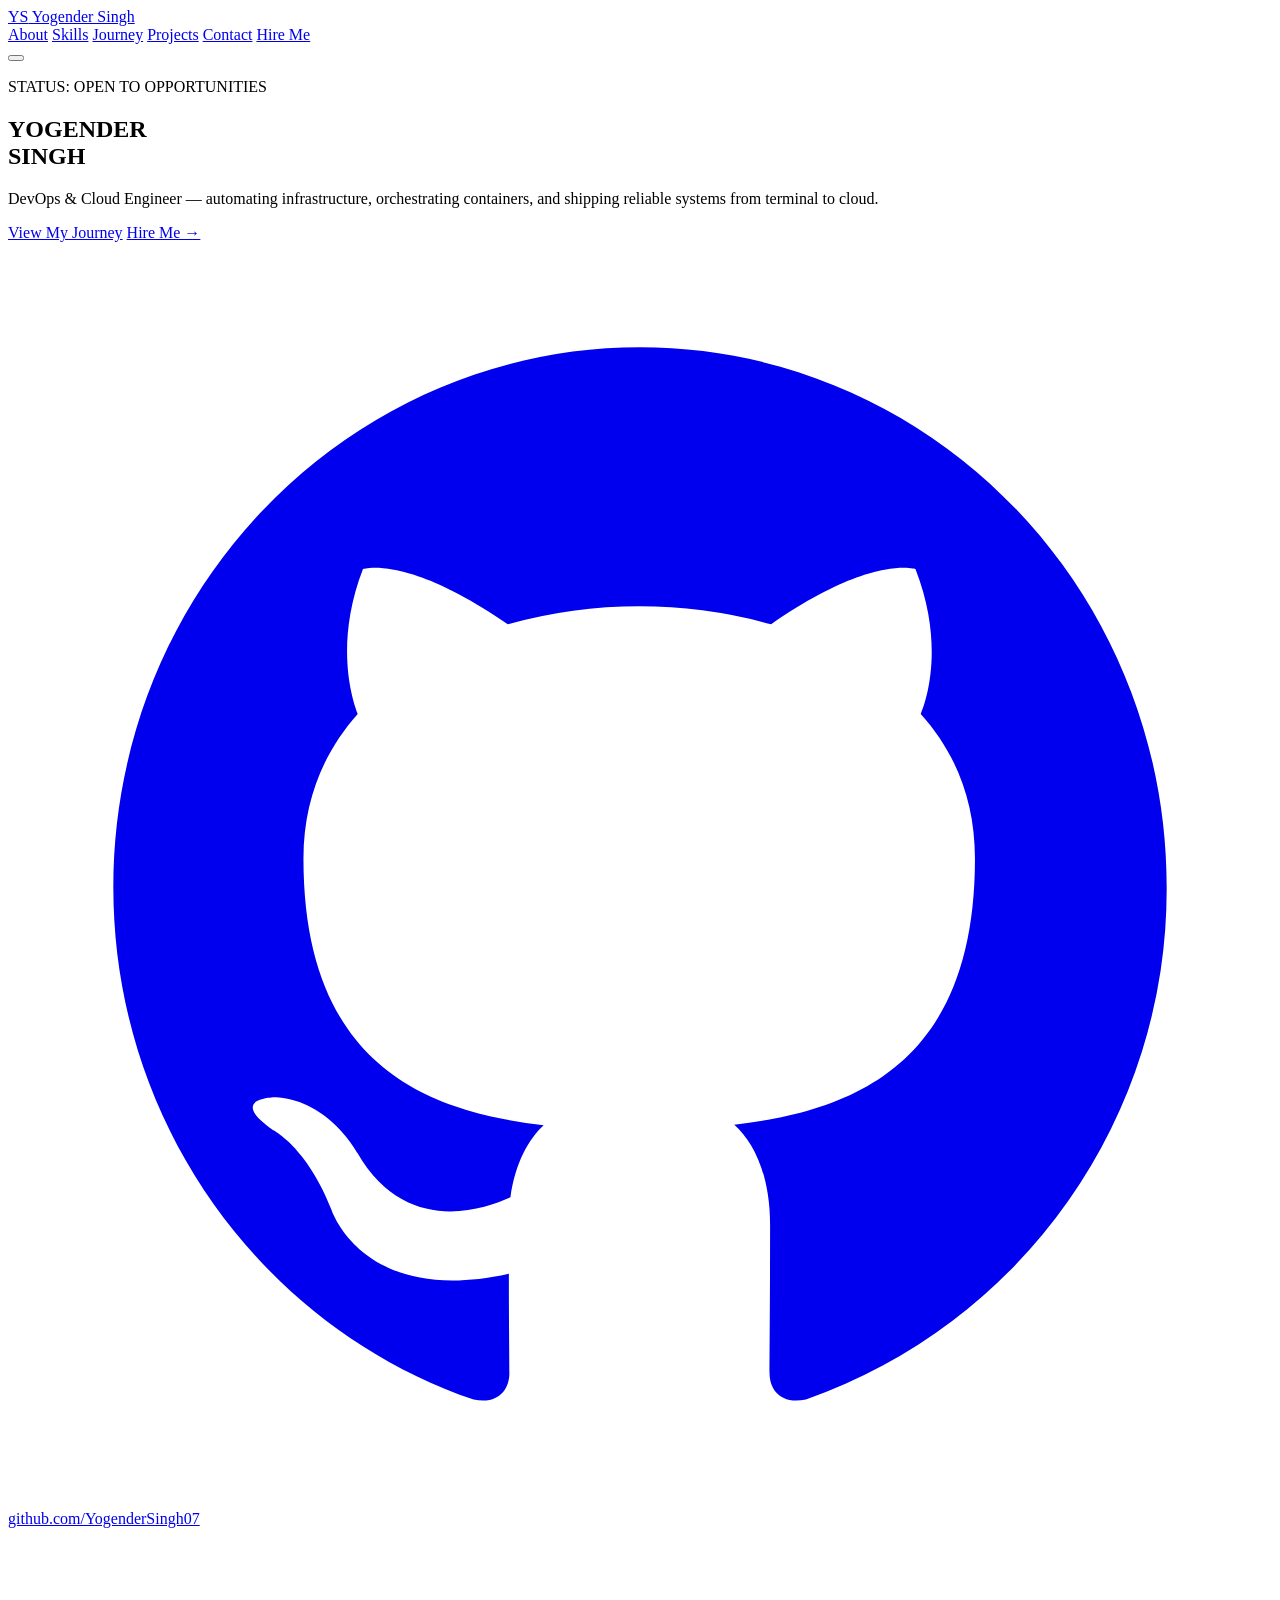
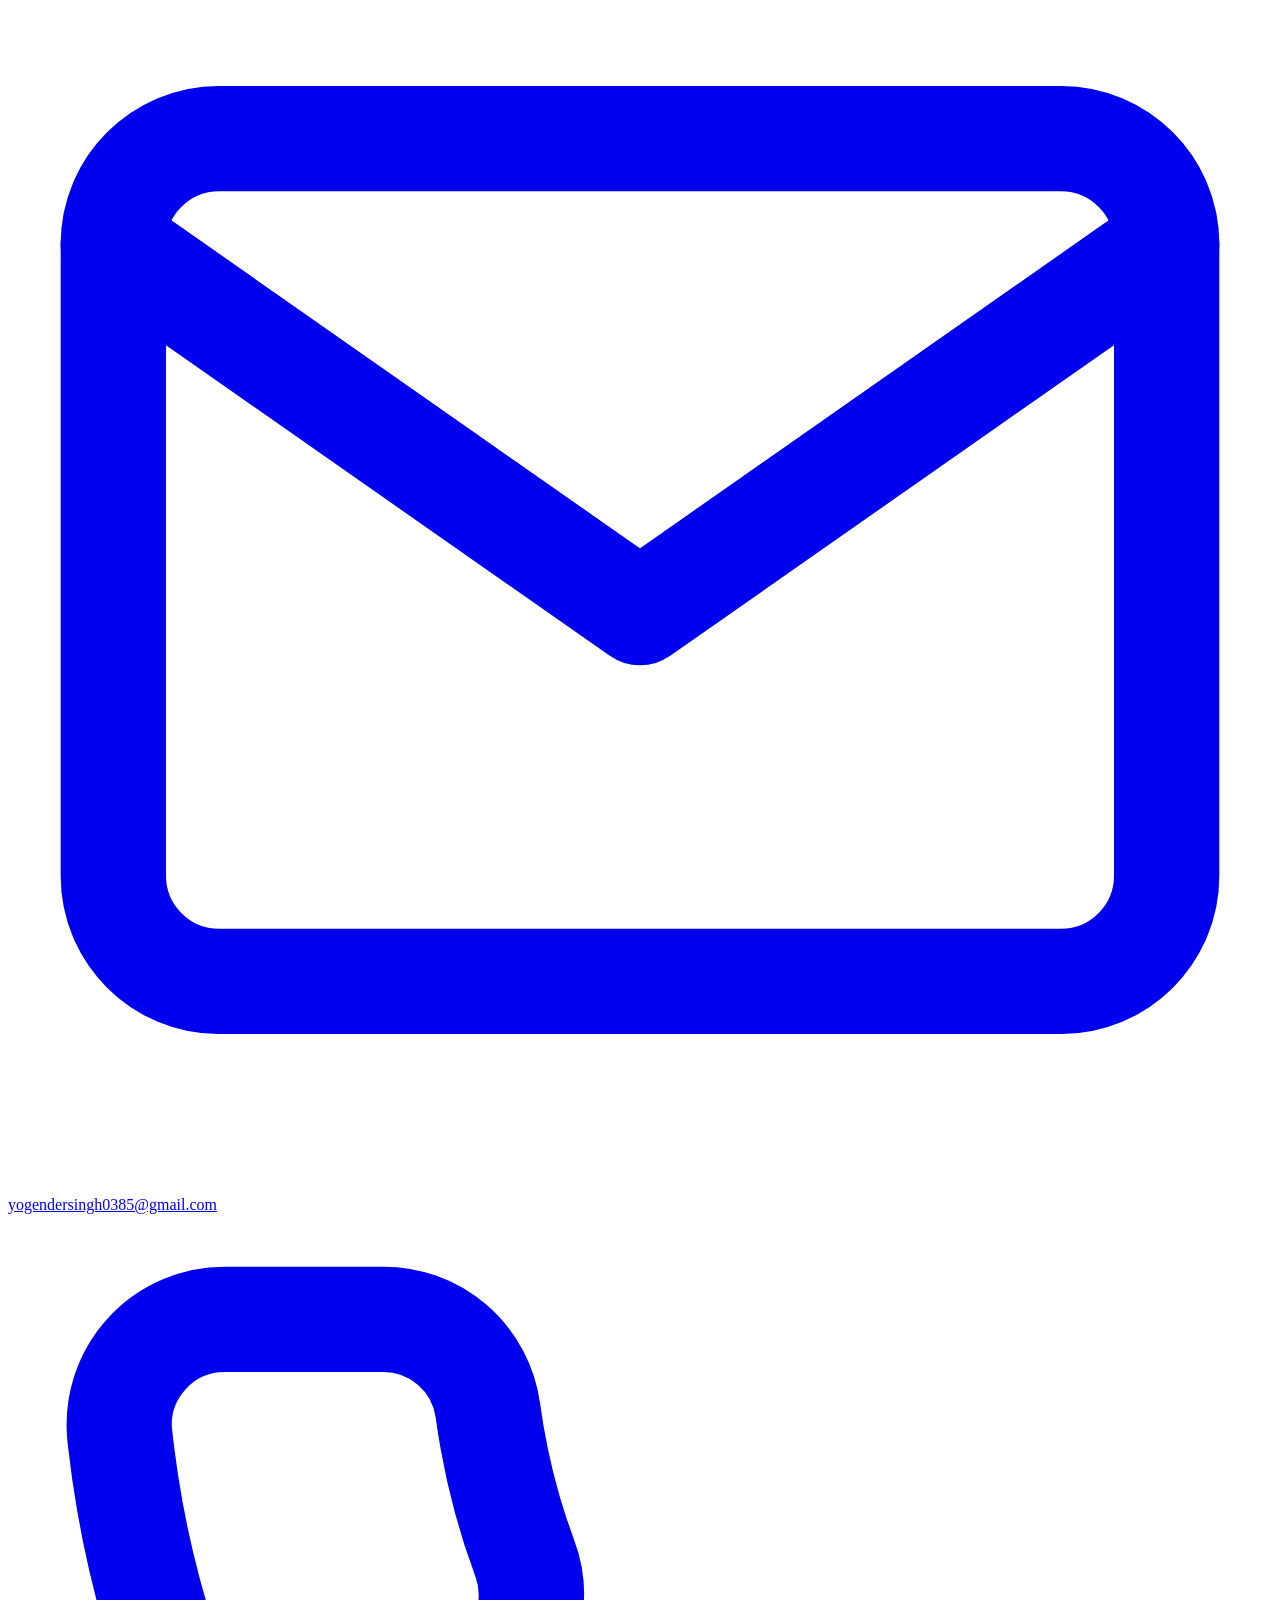
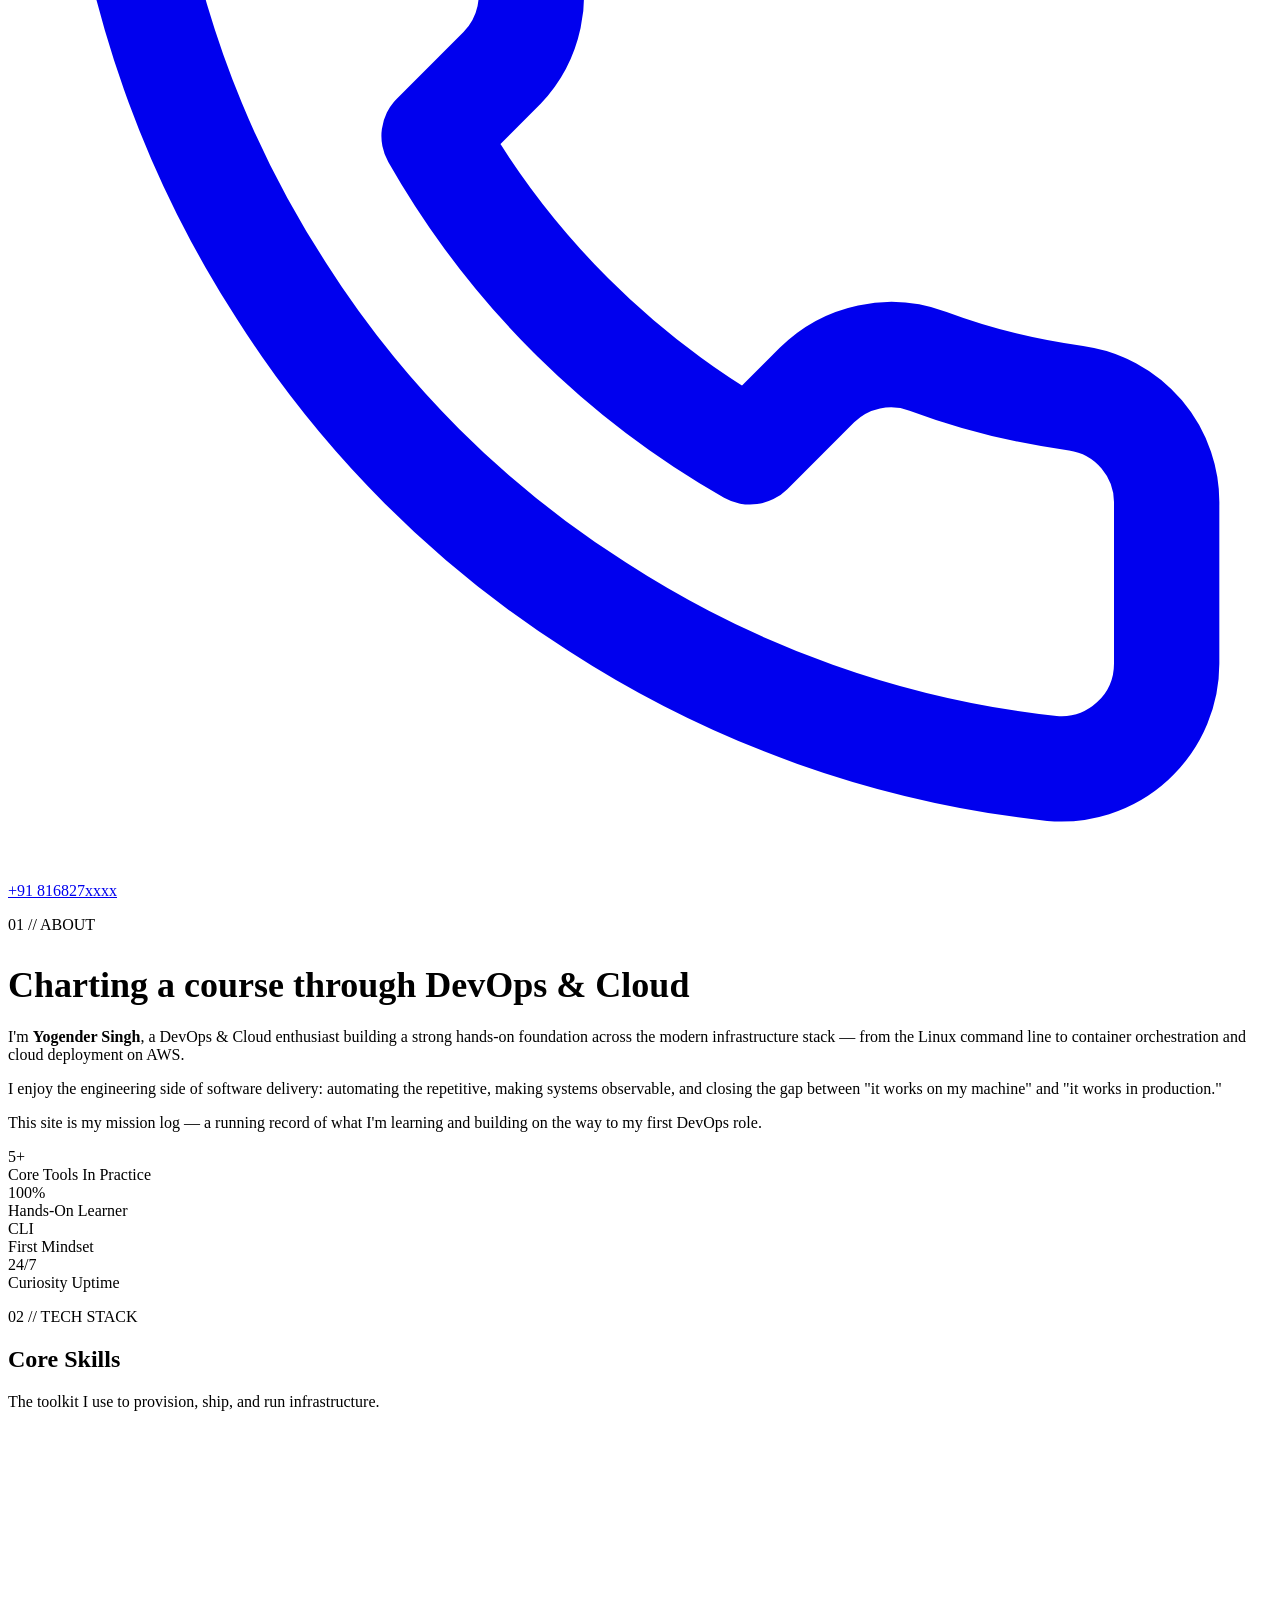
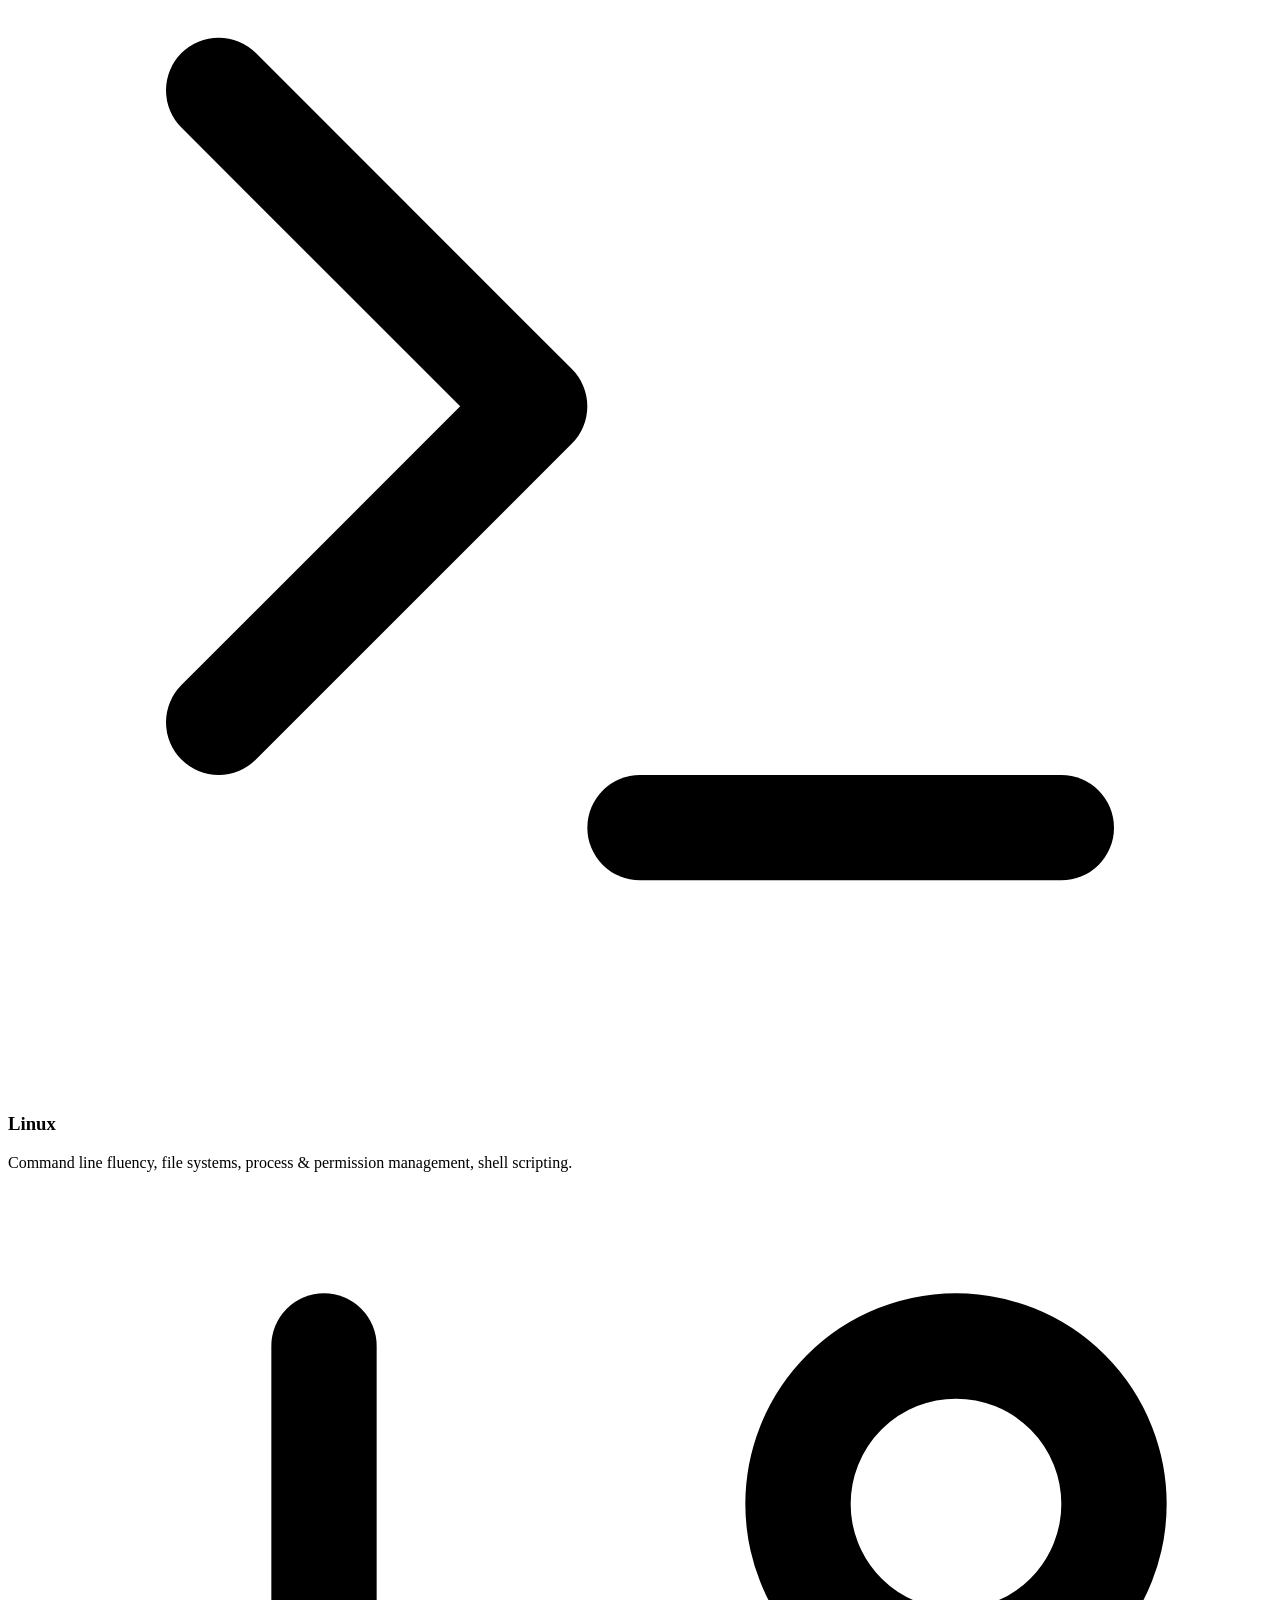
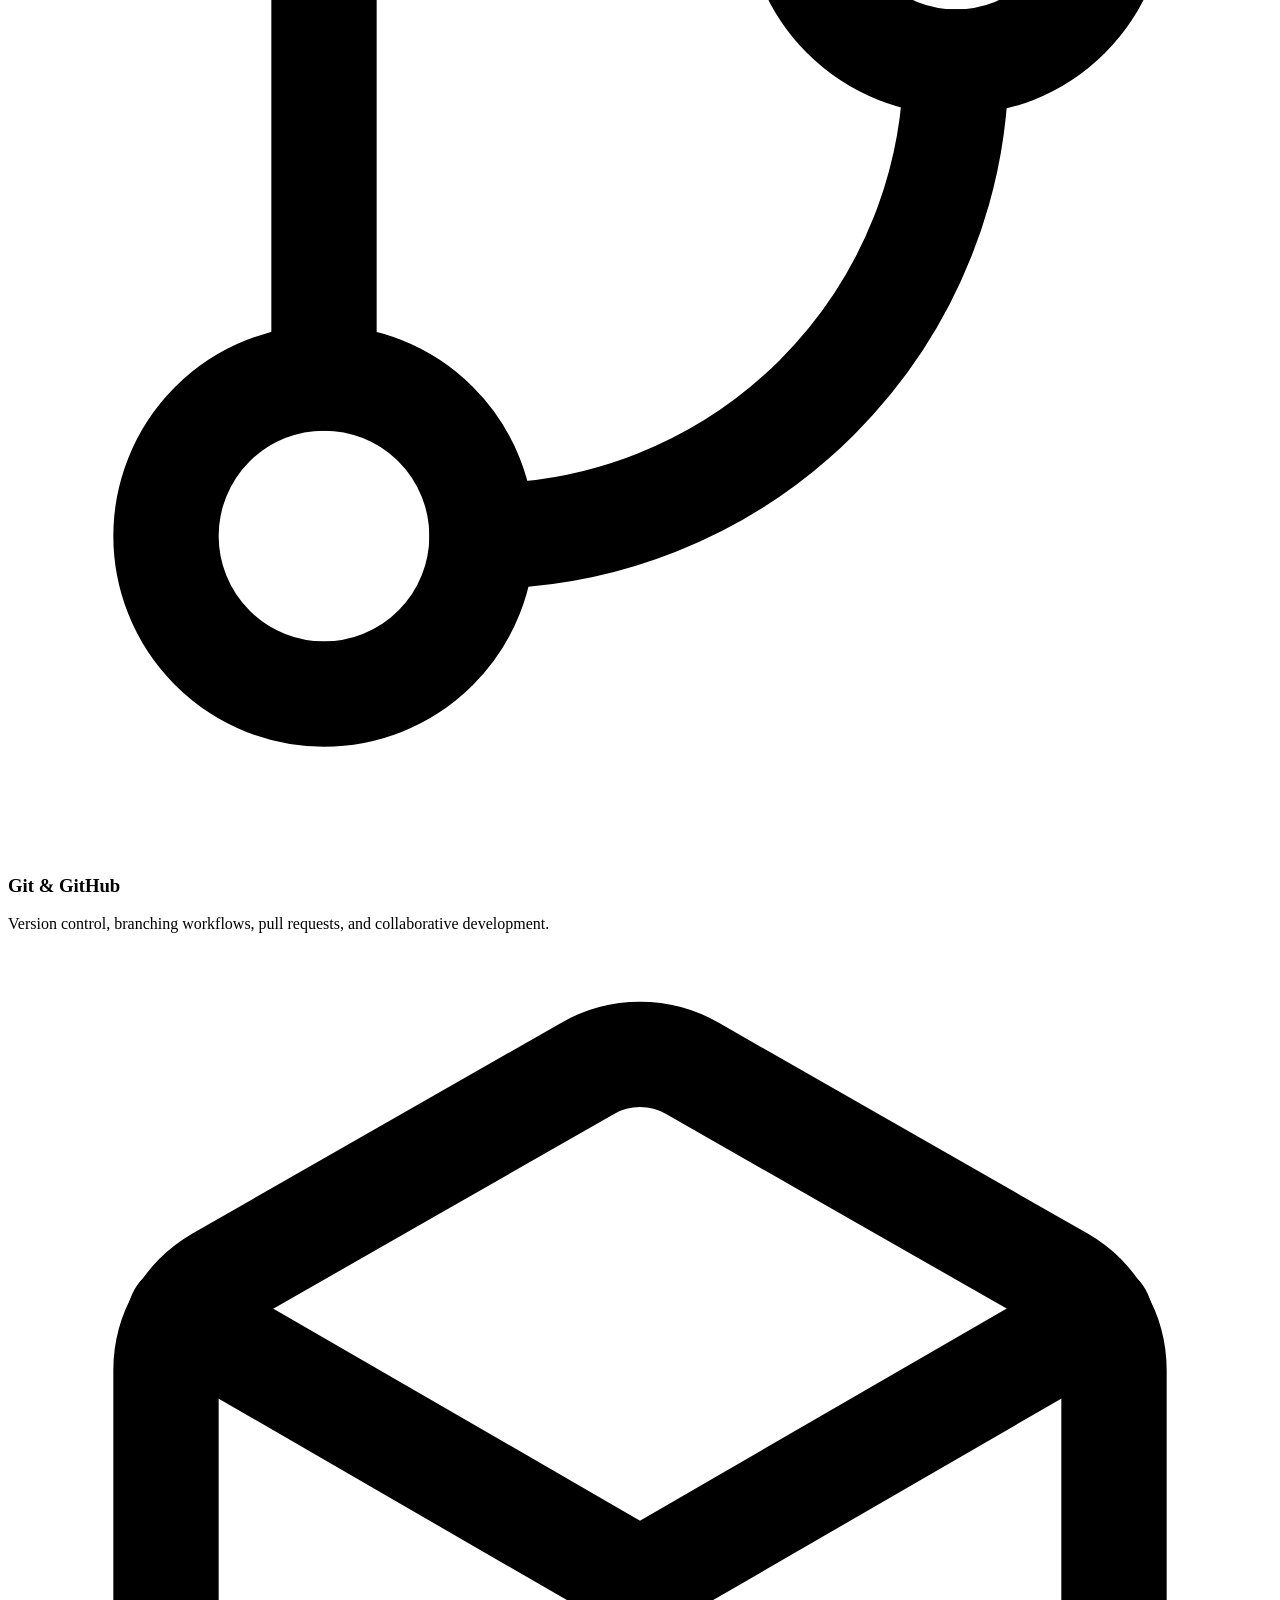
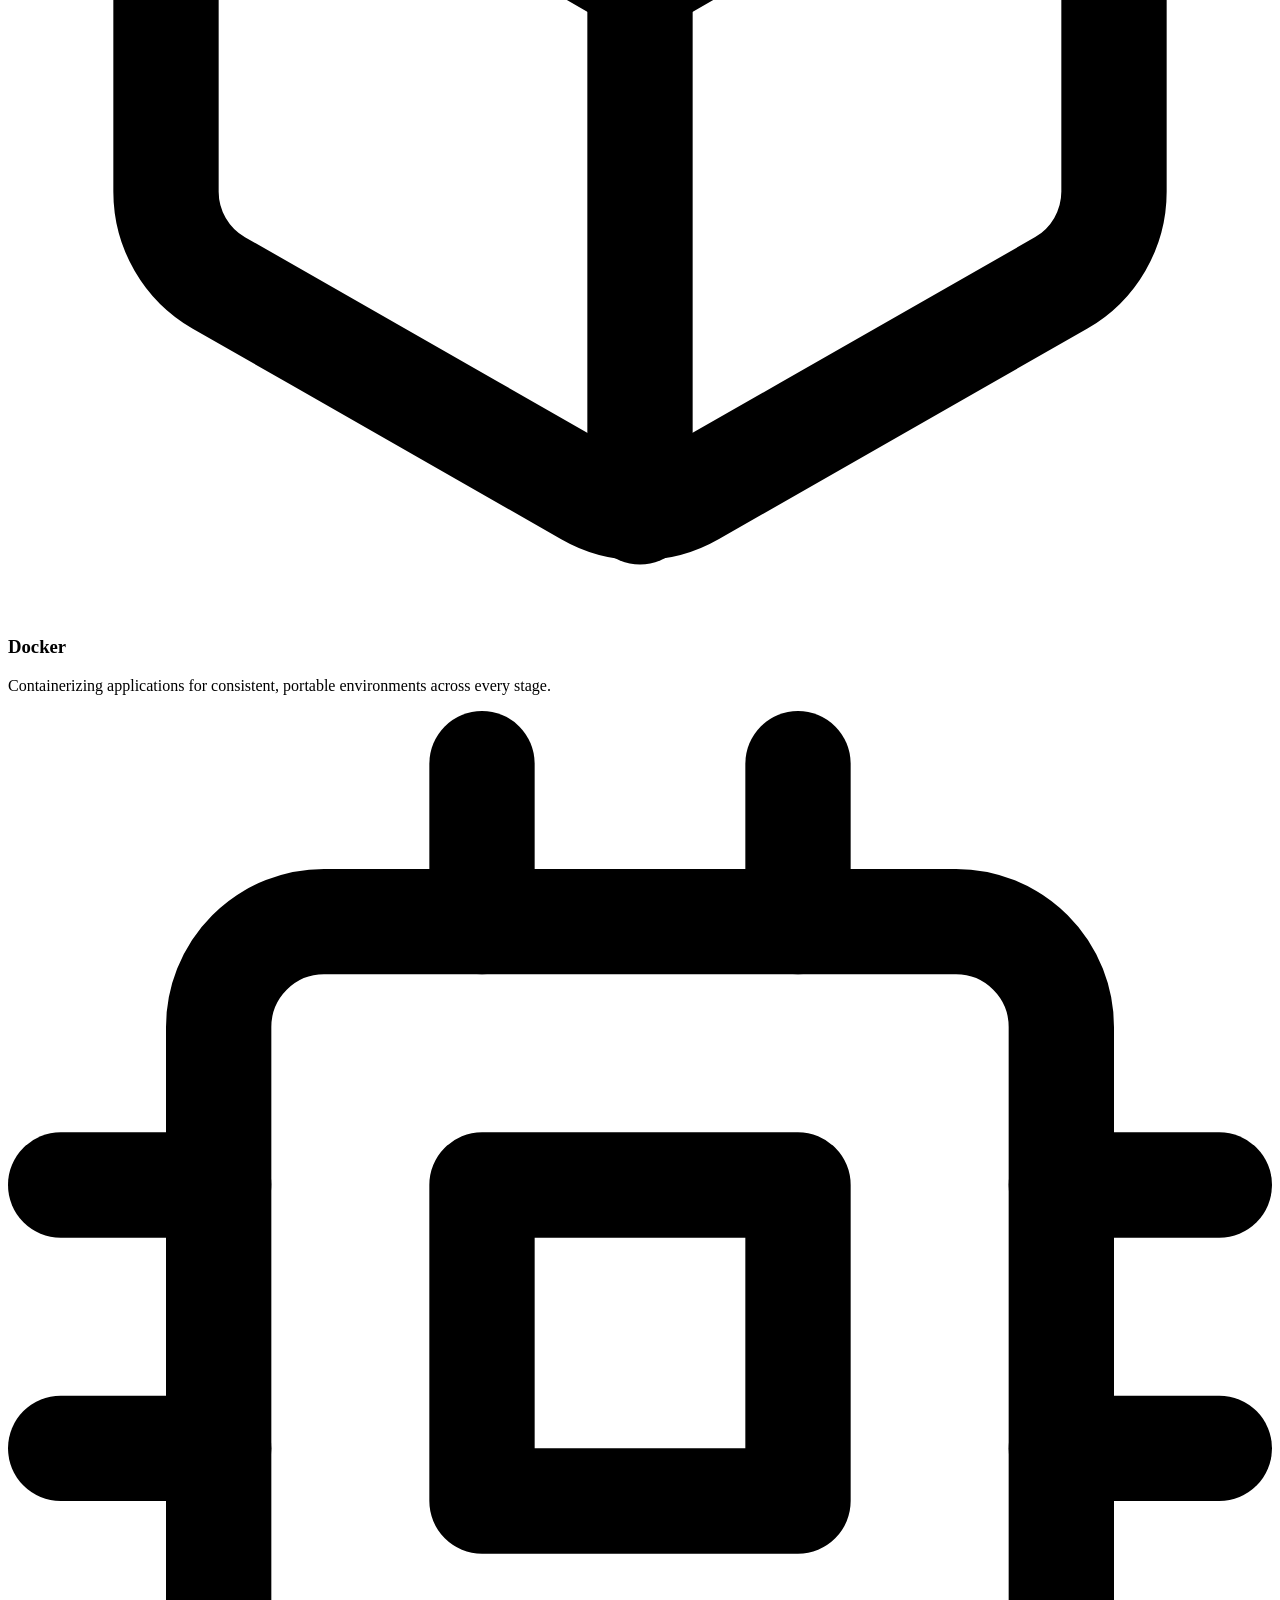
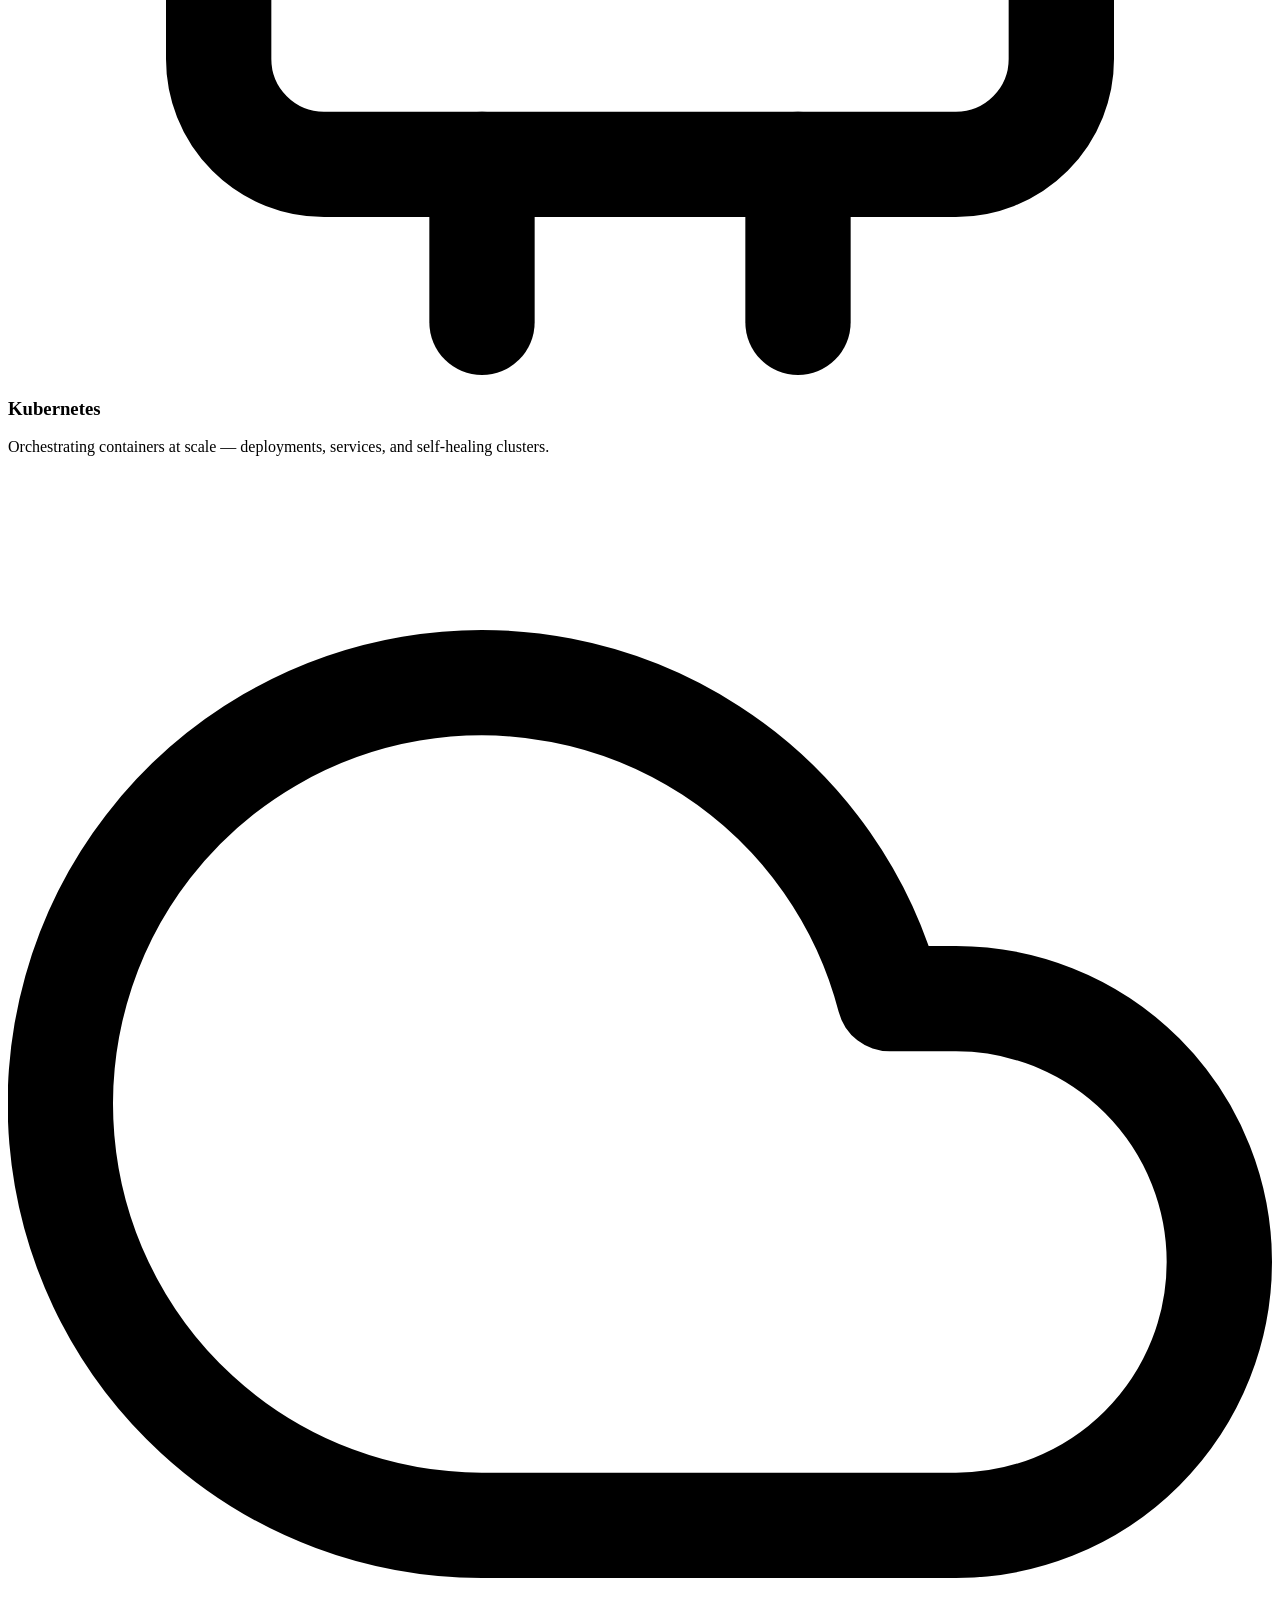
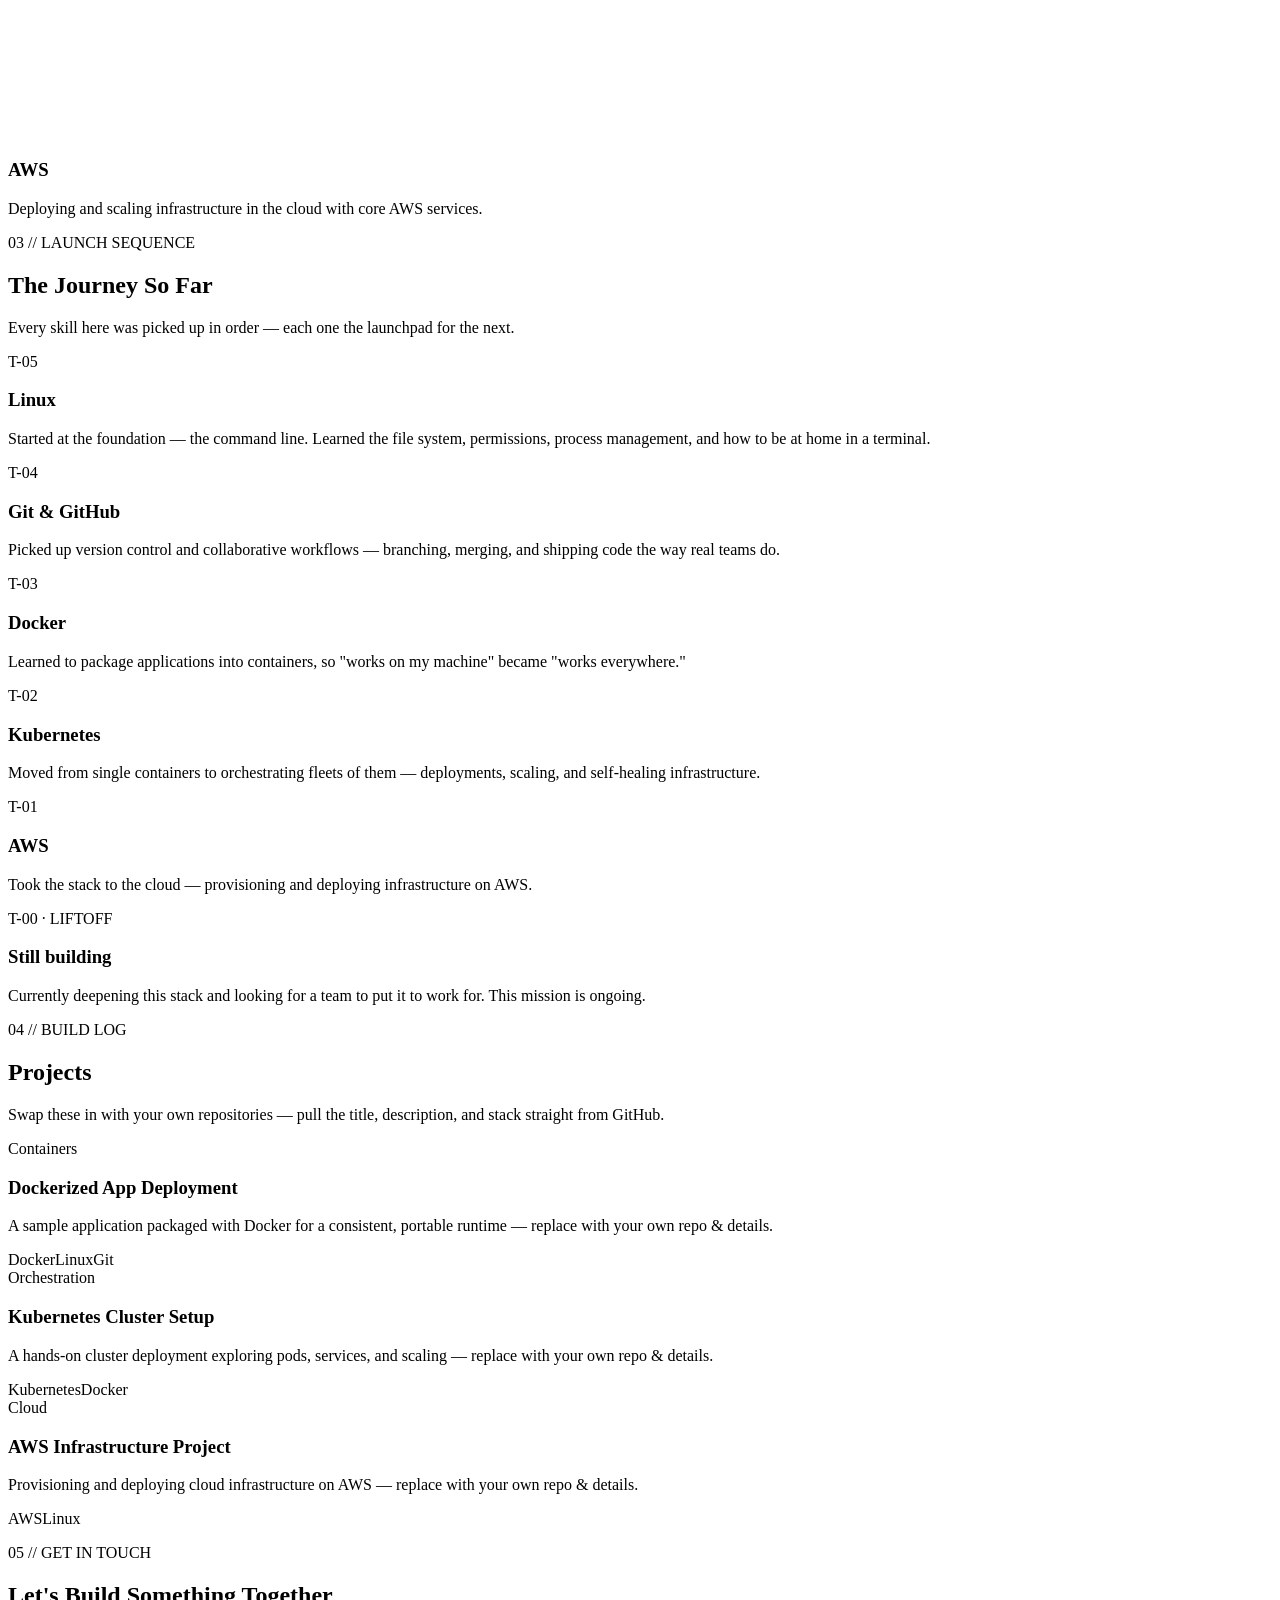
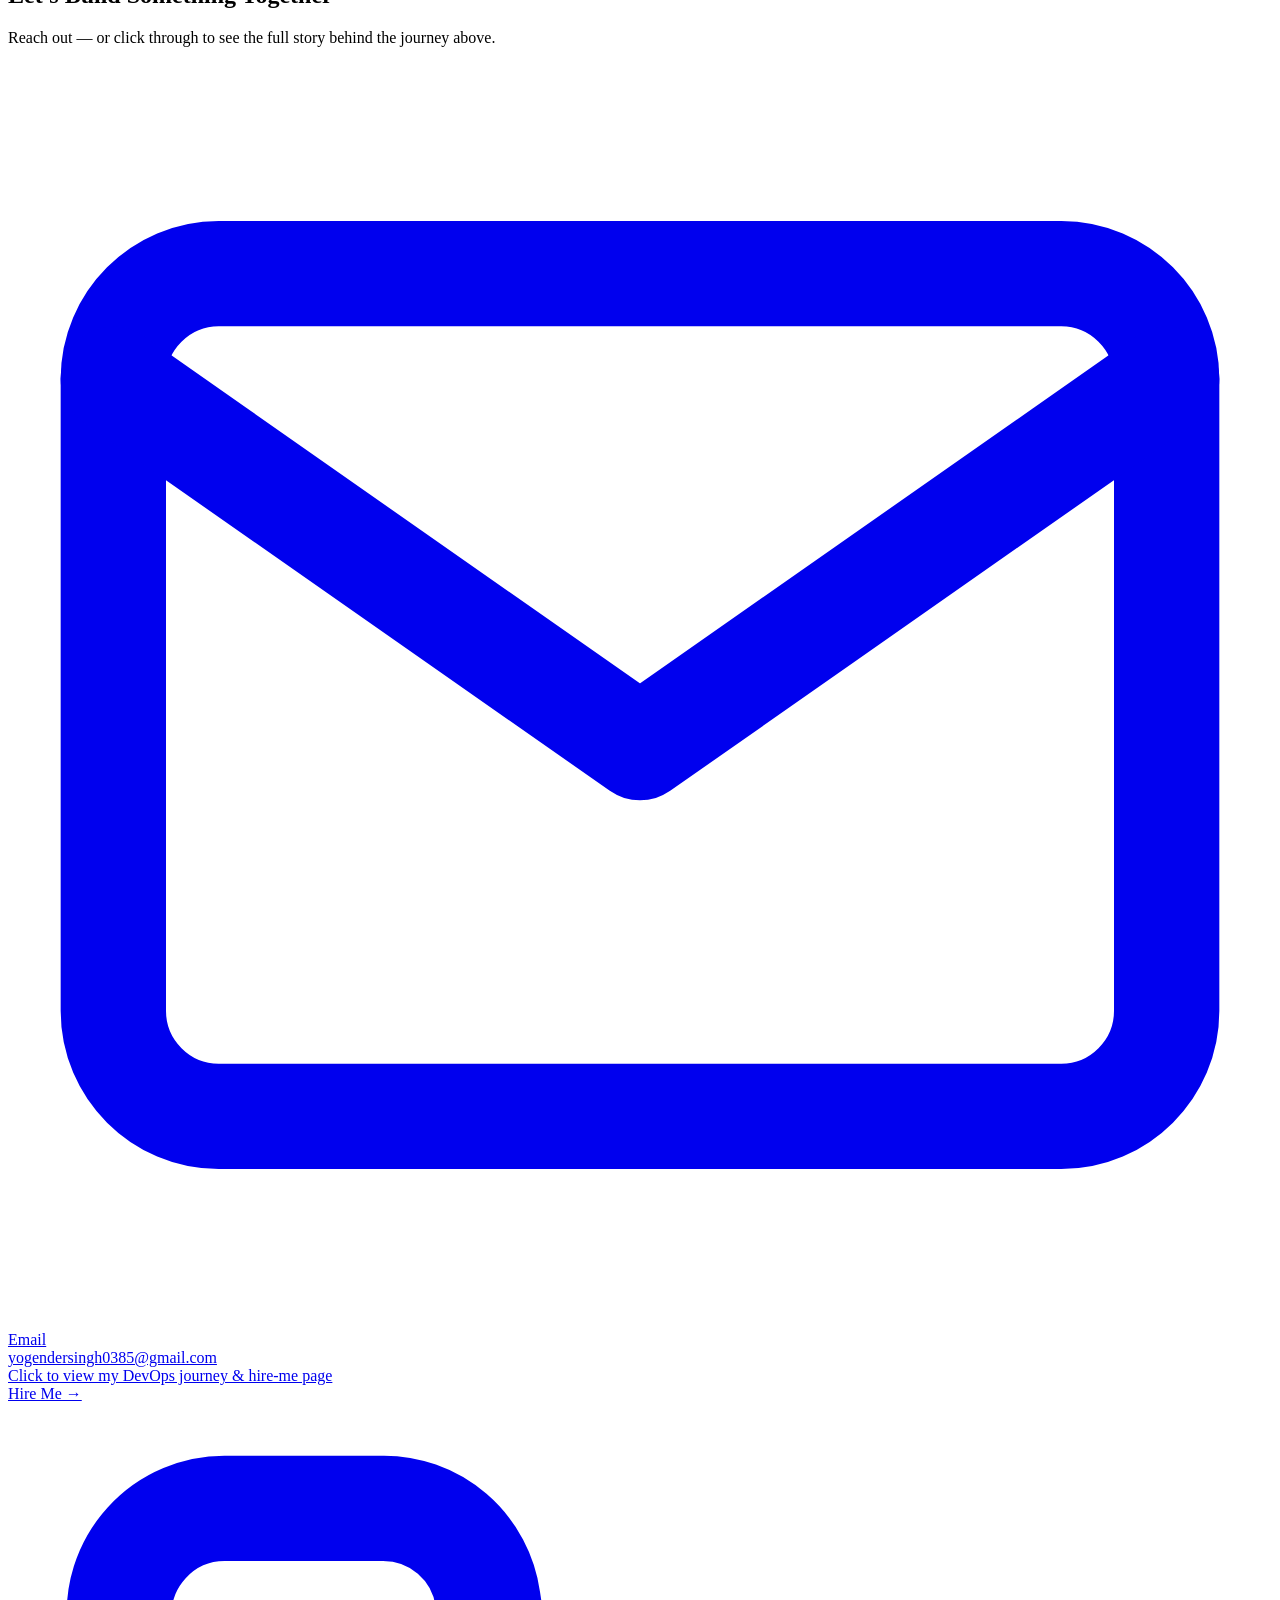
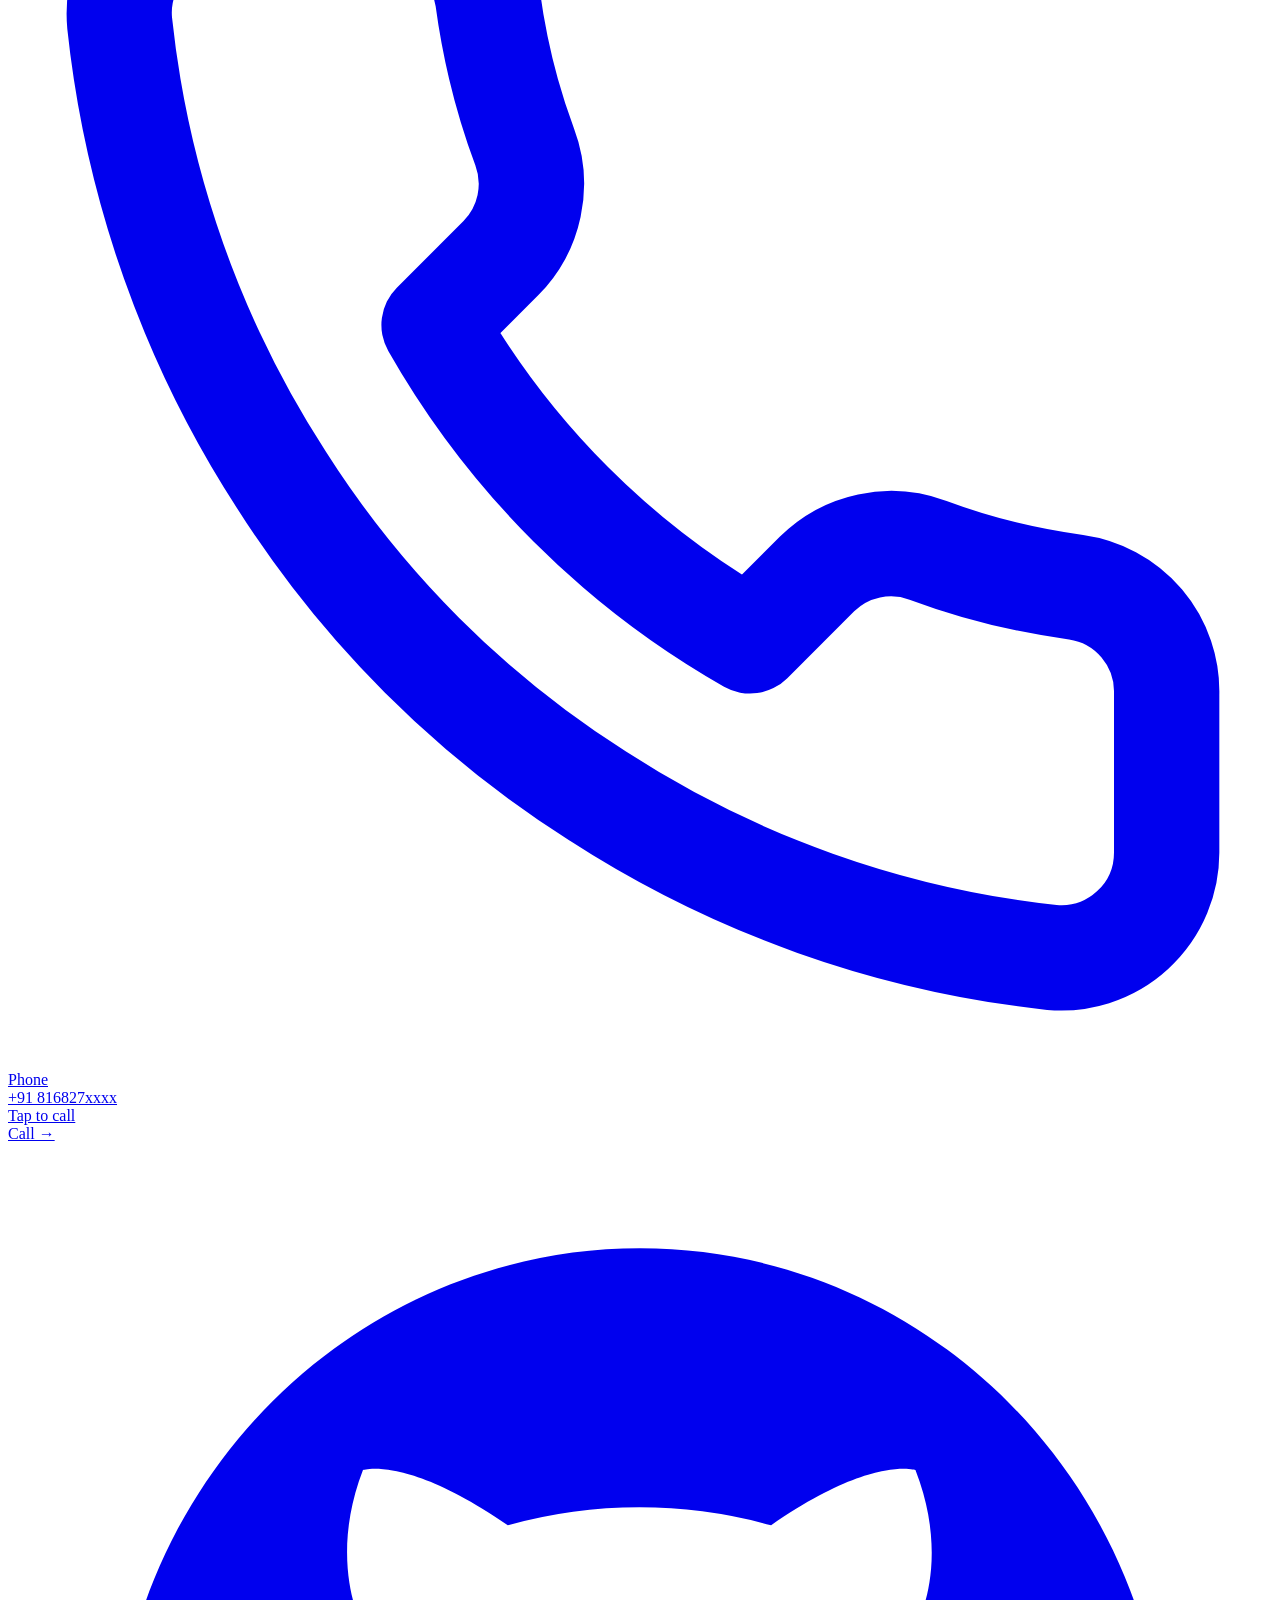
==== index.html @ 07c5f8b9 "Add files via upload" ====
<!DOCTYPE html>
<html lang="en">
<head>
<meta charset="UTF-8">
<meta name="viewport" content="width=device-width, initial-scale=1.0">
<title>Yogender Singh — DevOps &amp; Cloud Engineer</title>
<meta name="description" content="Yogender Singh — DevOps & Cloud Engineer. Linux, Git & GitHub, Docker, Kubernetes, AWS.">
<link rel="icon" href="data:image/svg+xml,%3Csvg xmlns='http://www.w3.org/2000/svg' viewBox='0 0 100 100'%3E%3Crect width='100' height='100' rx='20' fill='%23090c10'/%3E%3Ctext x='50' y='64' font-size='46' font-family='monospace' fill='%234fa8ff' text-anchor='middle'%3EYS%3C/text%3E%3C/svg%3E">
<link rel="preconnect" href="https://fonts.googleapis.com">
<link rel="preconnect" href="https://fonts.gstatic.com" crossorigin>
<link href="https://fonts.googleapis.com/css2?family=Space+Grotesk:wght@500;600;700&family=Inter:wght@400;500;600&family=JetBrains+Mono:wght@400;500&display=swap" rel="stylesheet">
<link rel="stylesheet" href="styles.css">
</head>
<body>

<header class="nav" id="nav">
  <div class="nav-inner">
    <a href="#home" class="logo"><span class="logo-mark">YS</span> Yogender Singh</a>
    <nav class="nav-links" id="navLinks">
      <a href="#about">About</a>
      <a href="#skills">Skills</a>
      <a href="#journey">Journey</a>
      <a href="#projects">Projects</a>
      <a href="#contact">Contact</a>
      <a href="hire-me.html" class="nav-cta">Hire Me</a>
    </nav>
    <button class="nav-toggle" id="navToggle" aria-label="Toggle menu">
      <span></span><span></span><span></span>
    </button>
  </div>
</header>

<!-- ============ HERO ============ -->
<section class="hero" id="home">
  <div class="starfield" id="starfield"></div>
  <div class="hero-glow"></div>
  <div class="orbit-ring"></div>

  <div class="container hero-content">
    <p class="eyebrow"><span class="status-dot"></span> STATUS: OPEN TO OPPORTUNITIES</p>
    <h1 class="hero-title">YOGENDER<br><span>SINGH</span></h1>
    <p class="hero-subtitle">DevOps &amp; Cloud Engineer — automating infrastructure, orchestrating containers, and shipping reliable systems from terminal to cloud.</p>

    <div class="hero-actions">
      <a href="#journey" class="btn btn-primary">View My Journey</a>
      <a href="hire-me.html" class="btn btn-secondary">Hire Me →</a>
    </div>

    <div class="hero-links">
      <a href="https://github.com/YogenderSingh07" target="_blank" rel="noopener noreferrer" class="icon-link" aria-label="GitHub profile">
        <svg viewBox="0 0 24 24" fill="currentColor"><path d="M12 2C6.48 2 2 6.58 2 12.25c0 4.53 2.87 8.37 6.84 9.73.5.1.68-.22.68-.5 0-.24-.01-1.04-.01-1.89-2.78.62-3.37-1.22-3.37-1.22-.46-1.19-1.11-1.51-1.11-1.51-.9-.63.07-.62.07-.62 1 .07 1.53 1.05 1.53 1.05.89 1.56 2.34 1.11 2.91.85.09-.66.35-1.11.63-1.37-2.22-.26-4.56-1.14-4.56-5.06 0-1.12.39-2.03 1.03-2.75-.1-.26-.45-1.32.1-2.75 0 0 .84-.28 2.75 1.05a9.3 9.3 0 0 1 5 0c1.9-1.33 2.74-1.05 2.74-1.05.56 1.43.21 2.49.1 2.75.65.72 1.03 1.63 1.03 2.75 0 3.93-2.34 4.79-4.57 5.05.36.32.68.94.68 1.9 0 1.37-.01 2.48-.01 2.82 0 .28.18.6.69.5A10.26 10.26 0 0 0 22 12.25C22 6.58 17.52 2 12 2z"/></svg>
        <span>github.com/YogenderSingh07</span>
      </a>
      <a href="hire-me.html" class="icon-link" aria-label="Email — view hire-me page">
        <svg viewBox="0 0 24 24" fill="none" stroke="currentColor" stroke-width="2" stroke-linecap="round" stroke-linejoin="round"><path d="M4 4h16c1.1 0 2 .9 2 2v12c0 1.1-.9 2-2 2H4c-1.1 0-2-.9-2-2V6c0-1.1.9-2 2-2z"></path><polyline points="22,6 12,13 2,6"></polyline></svg>
        <span>yogendersingh0385@gmail.com</span>
      </a>
      <a href="tel:+91816827xxxx" class="icon-link" aria-label="Phone number">
        <svg viewBox="0 0 24 24" fill="none" stroke="currentColor" stroke-width="2" stroke-linecap="round" stroke-linejoin="round"><path d="M22 16.92v3a2 2 0 0 1-2.18 2 19.79 19.79 0 0 1-8.63-3.07 19.5 19.5 0 0 1-6-6 19.79 19.79 0 0 1-3.07-8.67A2 2 0 0 1 4.11 2h3a2 2 0 0 1 2 1.72c.13.96.36 1.9.7 2.81a2 2 0 0 1-.45 2.11L8.09 9.91a16 16 0 0 0 6 6l1.27-1.27a2 2 0 0 1 2.11-.45c.91.34 1.85.57 2.81.7A2 2 0 0 1 22 16.92z"></path></svg>
        <span>+91 816827xxxx</span>
      </a>
    </div>
  </div>

  <div class="scroll-indicator"><span></span></div>
</section>

<!-- ============ ABOUT ============ -->
<section class="section" id="about">
  <div class="container">
    <div class="about-grid">
      <div class="about-text reveal">
        <p class="eyebrow"><span class="idx">01</span> // ABOUT</p>
        <h2 style="font-family:var(--font-display);font-size:clamp(26px,3.6vw,36px);font-weight:600;margin-bottom:22px;">Charting a course through DevOps &amp; Cloud</h2>
        <p>I'm <strong>Yogender Singh</strong>, a DevOps &amp; Cloud enthusiast building a strong hands-on foundation across the modern infrastructure stack — from the Linux command line to container orchestration and cloud deployment on AWS.</p>
        <p>I enjoy the engineering side of software delivery: automating the repetitive, making systems observable, and closing the gap between "it works on my machine" and "it works in production."</p>
        <p>This site is my mission log — a running record of what I'm learning and building on the way to my first DevOps role.</p>
      </div>
      <div class="about-stats reveal">
        <div class="stat"><div class="num">5+</div><div class="label">Core Tools In Practice</div></div>
        <div class="stat"><div class="num">100%</div><div class="label">Hands-On Learner</div></div>
        <div class="stat"><div class="num">CLI</div><div class="label">First Mindset</div></div>
        <div class="stat"><div class="num">24/7</div><div class="label">Curiosity Uptime</div></div>
      </div>
    </div>
  </div>
</section>

<!-- ============ SKILLS ============ -->
<section class="section" id="skills">
  <div class="container">
    <div class="section-head reveal">
      <p class="eyebrow"><span class="idx">02</span> // TECH STACK</p>
      <h2>Core Skills</h2>
      <p>The toolkit I use to provision, ship, and run infrastructure.</p>
    </div>

    <div class="skills-grid reveal-group">
      <div class="skill-card">
        <div class="skill-icon"><svg viewBox="0 0 24 24" fill="none" stroke="currentColor" stroke-width="2" stroke-linecap="round" stroke-linejoin="round"><polyline points="4 17 10 11 4 5"></polyline><line x1="12" y1="19" x2="20" y2="19"></line></svg></div>
        <h3>Linux</h3>
        <p>Command line fluency, file systems, process &amp; permission management, shell scripting.</p>
      </div>
      <div class="skill-card">
        <div class="skill-icon"><svg viewBox="0 0 24 24" fill="none" stroke="currentColor" stroke-width="2" stroke-linecap="round" stroke-linejoin="round"><line x1="6" y1="3" x2="6" y2="15"></line><circle cx="18" cy="6" r="3"></circle><circle cx="6" cy="18" r="3"></circle><path d="M18 9a9 9 0 0 1-9 9"></path></svg></div>
        <h3>Git &amp; GitHub</h3>
        <p>Version control, branching workflows, pull requests, and collaborative development.</p>
      </div>
      <div class="skill-card">
        <div class="skill-icon"><svg viewBox="0 0 24 24" fill="none" stroke="currentColor" stroke-width="2" stroke-linecap="round" stroke-linejoin="round"><path d="M21 16V8a2 2 0 0 0-1-1.73l-7-4a2 2 0 0 0-2 0l-7 4A2 2 0 0 0 3 8v8a2 2 0 0 0 1 1.73l7 4a2 2 0 0 0 2 0l7-4A2 2 0 0 0 21 16z"></path><polyline points="3.27 6.96 12 12.01 20.73 6.96"></polyline><line x1="12" y1="22.08" x2="12" y2="12"></line></svg></div>
        <h3>Docker</h3>
        <p>Containerizing applications for consistent, portable environments across every stage.</p>
      </div>
      <div class="skill-card">
        <div class="skill-icon"><svg viewBox="0 0 24 24" fill="none" stroke="currentColor" stroke-width="2" stroke-linecap="round" stroke-linejoin="round"><rect x="4" y="4" width="16" height="16" rx="2" ry="2"></rect><rect x="9" y="9" width="6" height="6"></rect><line x1="9" y1="1" x2="9" y2="4"></line><line x1="15" y1="1" x2="15" y2="4"></line><line x1="9" y1="20" x2="9" y2="23"></line><line x1="15" y1="20" x2="15" y2="23"></line><line x1="20" y1="9" x2="23" y2="9"></line><line x1="20" y1="14" x2="23" y2="14"></line><line x1="1" y1="9" x2="4" y2="9"></line><line x1="1" y1="14" x2="4" y2="14"></line></svg></div>
        <h3>Kubernetes</h3>
        <p>Orchestrating containers at scale — deployments, services, and self-healing clusters.</p>
      </div>
      <div class="skill-card">
        <div class="skill-icon"><svg viewBox="0 0 24 24" fill="none" stroke="currentColor" stroke-width="2" stroke-linecap="round" stroke-linejoin="round"><path d="M18 10h-1.26A8 8 0 1 0 9 20h9a5 5 0 0 0 0-10z"></path></svg></div>
        <h3>AWS</h3>
        <p>Deploying and scaling infrastructure in the cloud with core AWS services.</p>
      </div>
    </div>
  </div>
</section>

<!-- ============ JOURNEY / LAUNCH SEQUENCE ============ -->
<section class="section" id="journey">
  <div class="container">
    <div class="section-head reveal">
      <p class="eyebrow"><span class="idx">03</span> // LAUNCH SEQUENCE</p>
      <h2>The Journey So Far</h2>
      <p>Every skill here was picked up in order — each one the launchpad for the next.</p>
    </div>

    <div class="timeline" id="timeline">
      <div class="timeline-rail"><div class="timeline-rail-fill" id="timelineRailFill"></div></div>

      <div class="tl-step">
        <span class="tl-dot"></span>
        <span class="tl-tag">T-05</span>
        <h3>Linux</h3>
        <p>Started at the foundation — the command line. Learned the file system, permissions, process management, and how to be at home in a terminal.</p>
      </div>
      <div class="tl-step">
        <span class="tl-dot"></span>
        <span class="tl-tag">T-04</span>
        <h3>Git &amp; GitHub</h3>
        <p>Picked up version control and collaborative workflows — branching, merging, and shipping code the way real teams do.</p>
      </div>
      <div class="tl-step">
        <span class="tl-dot"></span>
        <span class="tl-tag">T-03</span>
        <h3>Docker</h3>
        <p>Learned to package applications into containers, so "works on my machine" became "works everywhere."</p>
      </div>
      <div class="tl-step">
        <span class="tl-dot"></span>
        <span class="tl-tag">T-02</span>
        <h3>Kubernetes</h3>
        <p>Moved from single containers to orchestrating fleets of them — deployments, scaling, and self-healing infrastructure.</p>
      </div>
      <div class="tl-step">
        <span class="tl-dot"></span>
        <span class="tl-tag">T-01</span>
        <h3>AWS</h3>
        <p>Took the stack to the cloud — provisioning and deploying infrastructure on AWS.</p>
      </div>
      <div class="tl-step final">
        <span class="tl-dot"></span>
        <span class="tl-tag">T-00 · LIFTOFF</span>
        <h3>Still building</h3>
        <p>Currently deepening this stack and looking for a team to put it to work for. This mission is ongoing.</p>
      </div>
    </div>
  </div>
</section>

<!-- ============ PROJECTS ============ -->
<section class="section" id="projects">
  <div class="container">
    <div class="section-head reveal">
      <p class="eyebrow"><span class="idx">04</span> // BUILD LOG</p>
      <h2>Projects</h2>
      <p>Swap these in with your own repositories — pull the title, description, and stack straight from GitHub.</p>
    </div>

    <div class="projects-grid reveal-group">
      <div class="project-card">
        <span class="project-tag">Containers</span>
        <h3>Dockerized App Deployment</h3>
        <p>A sample application packaged with Docker for a consistent, portable runtime — replace with your own repo &amp; details.</p>
        <div class="project-stack"><span>Docker</span><span>Linux</span><span>Git</span></div>
      </div>
      <div class="project-card">
        <span class="project-tag">Orchestration</span>
        <h3>Kubernetes Cluster Setup</h3>
        <p>A hands-on cluster deployment exploring pods, services, and scaling — replace with your own repo &amp; details.</p>
        <div class="project-stack"><span>Kubernetes</span><span>Docker</span></div>
      </div>
      <div class="project-card">
        <span class="project-tag">Cloud</span>
        <h3>AWS Infrastructure Project</h3>
        <p>Provisioning and deploying cloud infrastructure on AWS — replace with your own repo &amp; details.</p>
        <div class="project-stack"><span>AWS</span><span>Linux</span></div>
      </div>
    </div>
  </div>
</section>

<!-- ============ CONTACT ============ -->
<section class="section" id="contact">
  <div class="container">
    <div class="section-head reveal">
      <p class="eyebrow"><span class="idx">05</span> // GET IN TOUCH</p>
      <h2>Let's Build Something Together</h2>
      <p>Reach out — or click through to see the full story behind the journey above.</p>
    </div>

    <div class="contact-grid reveal-group">
      <a href="hire-me.html" class="contact-card">
        <div class="contact-icon"><svg viewBox="0 0 24 24" fill="none" stroke="currentColor" stroke-width="2" stroke-linecap="round" stroke-linejoin="round"><path d="M4 4h16c1.1 0 2 .9 2 2v12c0 1.1-.9 2-2 2H4c-1.1 0-2-.9-2-2V6c0-1.1.9-2 2-2z"></path><polyline points="22,6 12,13 2,6"></polyline></svg></div>
        <div class="label">Email</div>
        <div class="value">yogendersingh0385@gmail.com</div>
        <div class="hint">Click to view my DevOps journey &amp; hire-me page</div>
        <div class="arrow">Hire Me →</div>
      </a>
      <a href="tel:+91816827xxxx" class="contact-card">
        <div class="contact-icon"><svg viewBox="0 0 24 24" fill="none" stroke="currentColor" stroke-width="2" stroke-linecap="round" stroke-linejoin="round"><path d="M22 16.92v3a2 2 0 0 1-2.18 2 19.79 19.79 0 0 1-8.63-3.07 19.5 19.5 0 0 1-6-6 19.79 19.79 0 0 1-3.07-8.67A2 2 0 0 1 4.11 2h3a2 2 0 0 1 2 1.72c.13.96.36 1.9.7 2.81a2 2 0 0 1-.45 2.11L8.09 9.91a16 16 0 0 0 6 6l1.27-1.27a2 2 0 0 1 2.11-.45c.91.34 1.85.57 2.81.7A2 2 0 0 1 22 16.92z"></path></svg></div>
        <div class="label">Phone</div>
        <div class="value">+91 816827xxxx</div>
        <div class="hint">Tap to call</div>
        <div class="arrow">Call →</div>
      </a>
      <a href="https://github.com/YogenderSingh07" target="_blank" rel="noopener noreferrer" class="contact-card">
        <div class="contact-icon"><svg viewBox="0 0 24 24" fill="currentColor"><path d="M12 2C6.48 2 2 6.58 2 12.25c0 4.53 2.87 8.37 6.84 9.73.5.1.68-.22.68-.5 0-.24-.01-1.04-.01-1.89-2.78.62-3.37-1.22-3.37-1.22-.46-1.19-1.11-1.51-1.11-1.51-.9-.63.07-.62.07-.62 1 .07 1.53 1.05 1.53 1.05.89 1.56 2.34 1.11 2.91.85.09-.66.35-1.11.63-1.37-2.22-.26-4.56-1.14-4.56-5.06 0-1.12.39-2.03 1.03-2.75-.1-.26-.45-1.32.1-2.75 0 0 .84-.28 2.75 1.05a9.3 9.3 0 0 1 5 0c1.9-1.33 2.74-1.05 2.74-1.05.56 1.43.21 2.49.1 2.75.65.72 1.03 1.63 1.03 2.75 0 3.93-2.34 4.79-4.57 5.05.36.32.68.94.68 1.9 0 1.37-.01 2.48-.01 2.82 0 .28.18.6.69.5A10.26 10.26 0 0 0 22 12.25C22 6.58 17.52 2 12 2z"/></svg></div>
        <div class="label">GitHub</div>
        <div class="value">github.com/YogenderSingh07</div>
        <div class="hint">Opens in a new tab</div>
        <div class="arrow">View Profile →</div>
      </a>
    </div>
  </div>
</section>

<footer>
  <div class="container footer-inner">
    <span>© <span id="year"></span> Yogender Singh — built with care.</span>
    <span>Deployed on <a href="https://pages.github.com/" target="_blank" rel="noopener noreferrer">GitHub Pages</a></span>
  </div>
</footer>

<script>document.getElementById('year').textContent = new Date().getFullYear();</script>
<script src="script.js"></script>
</body>
</html>
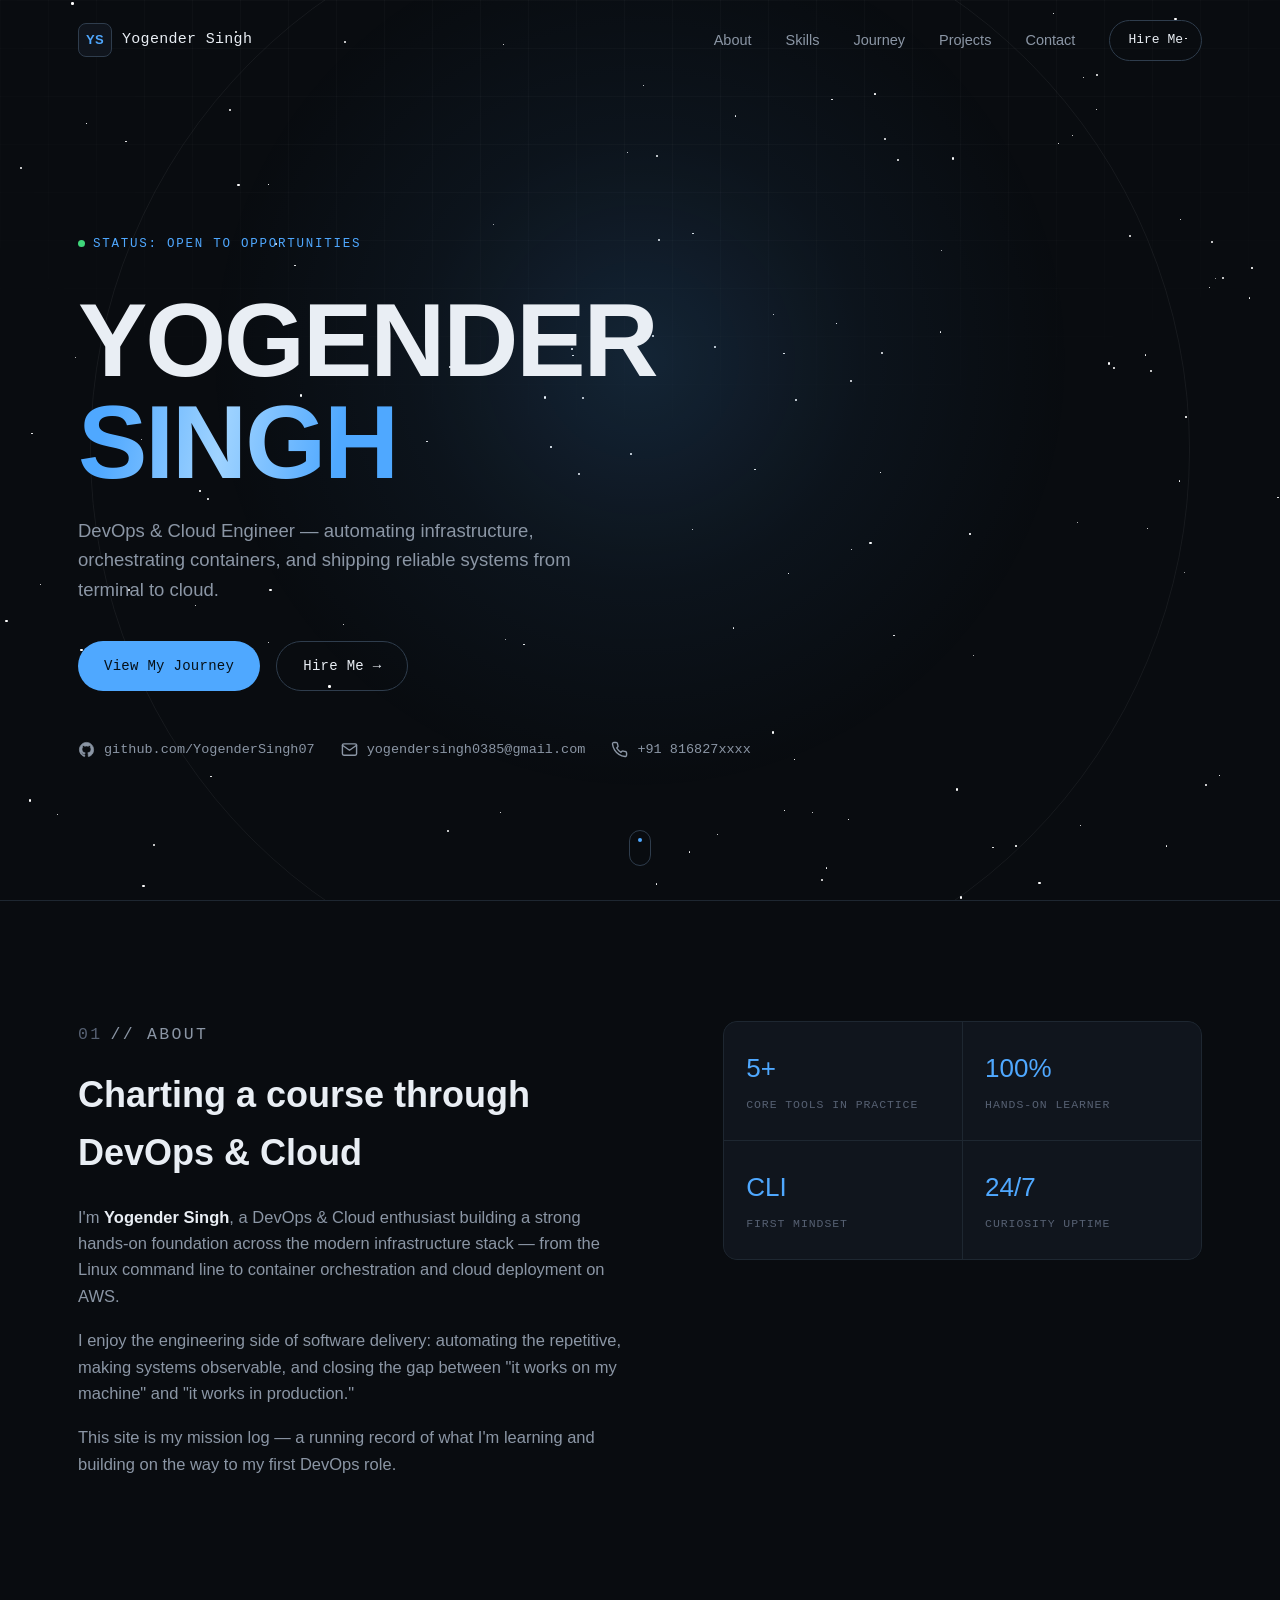
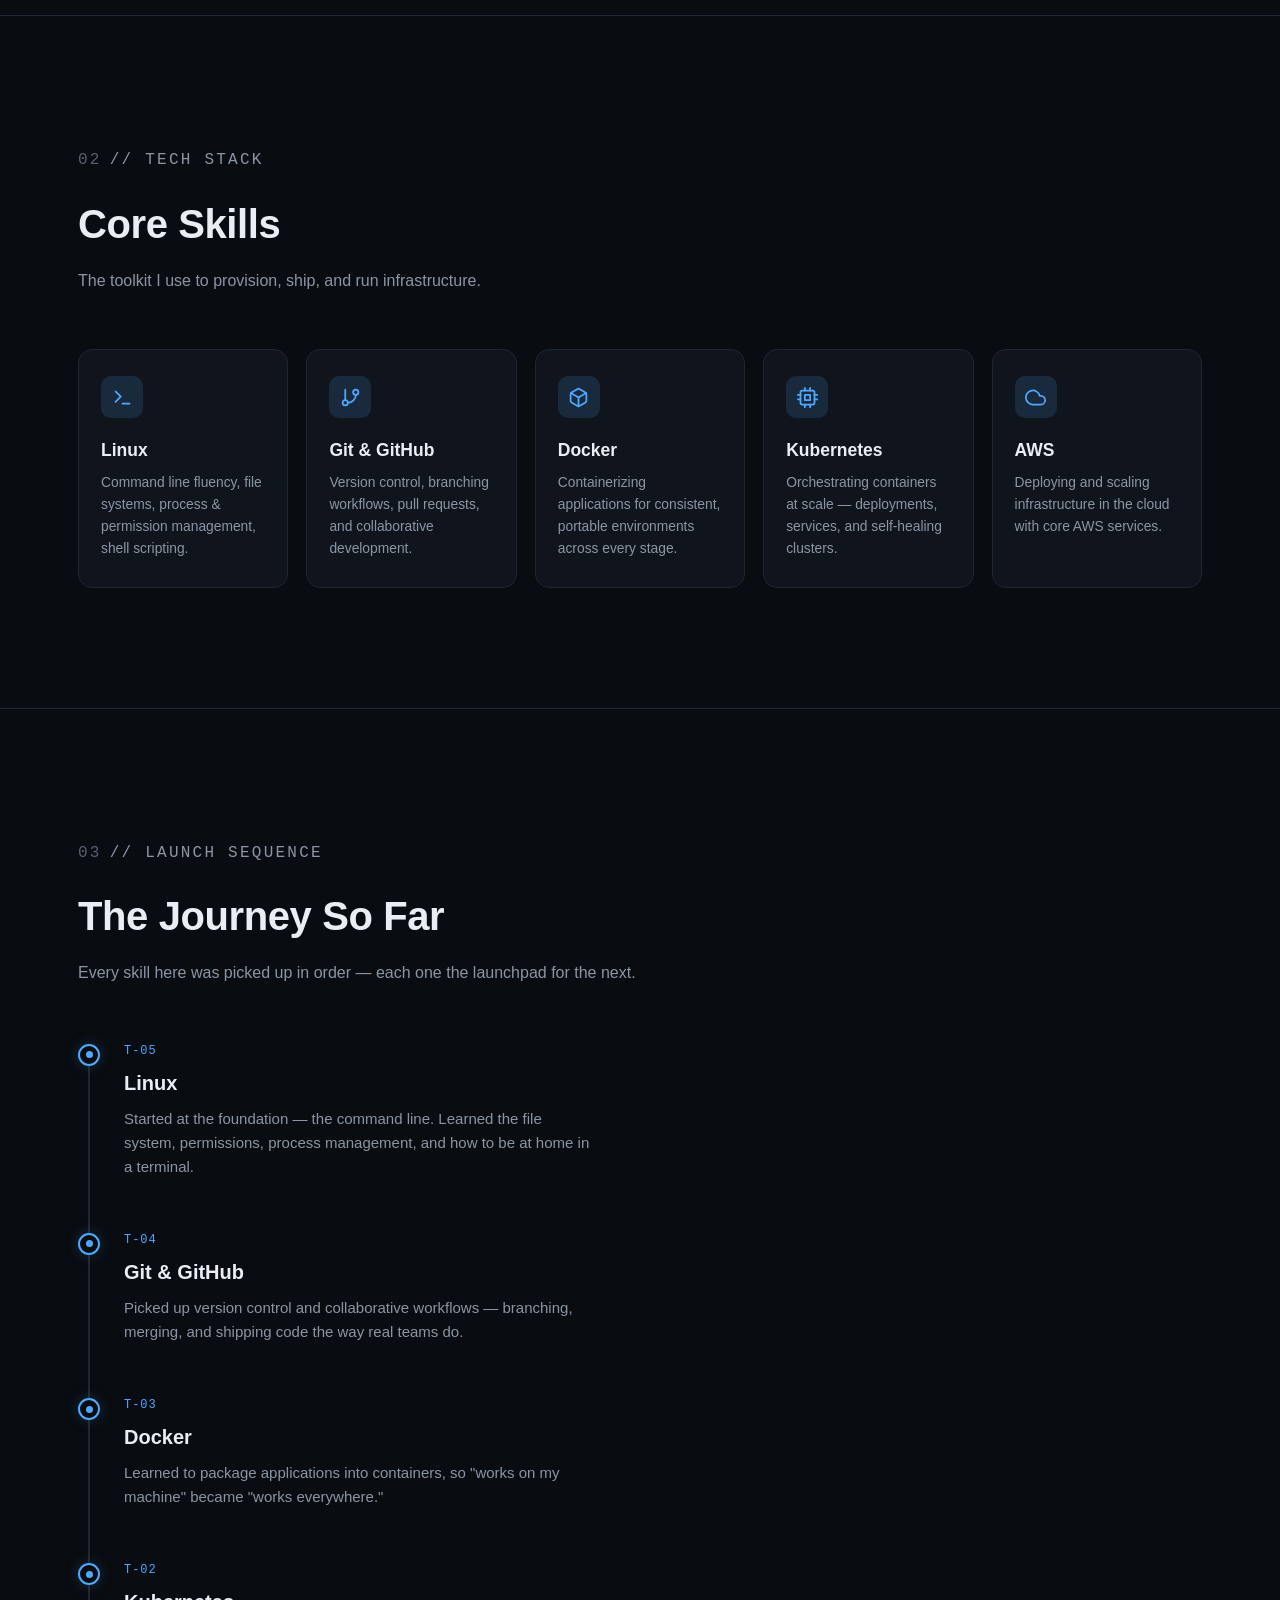
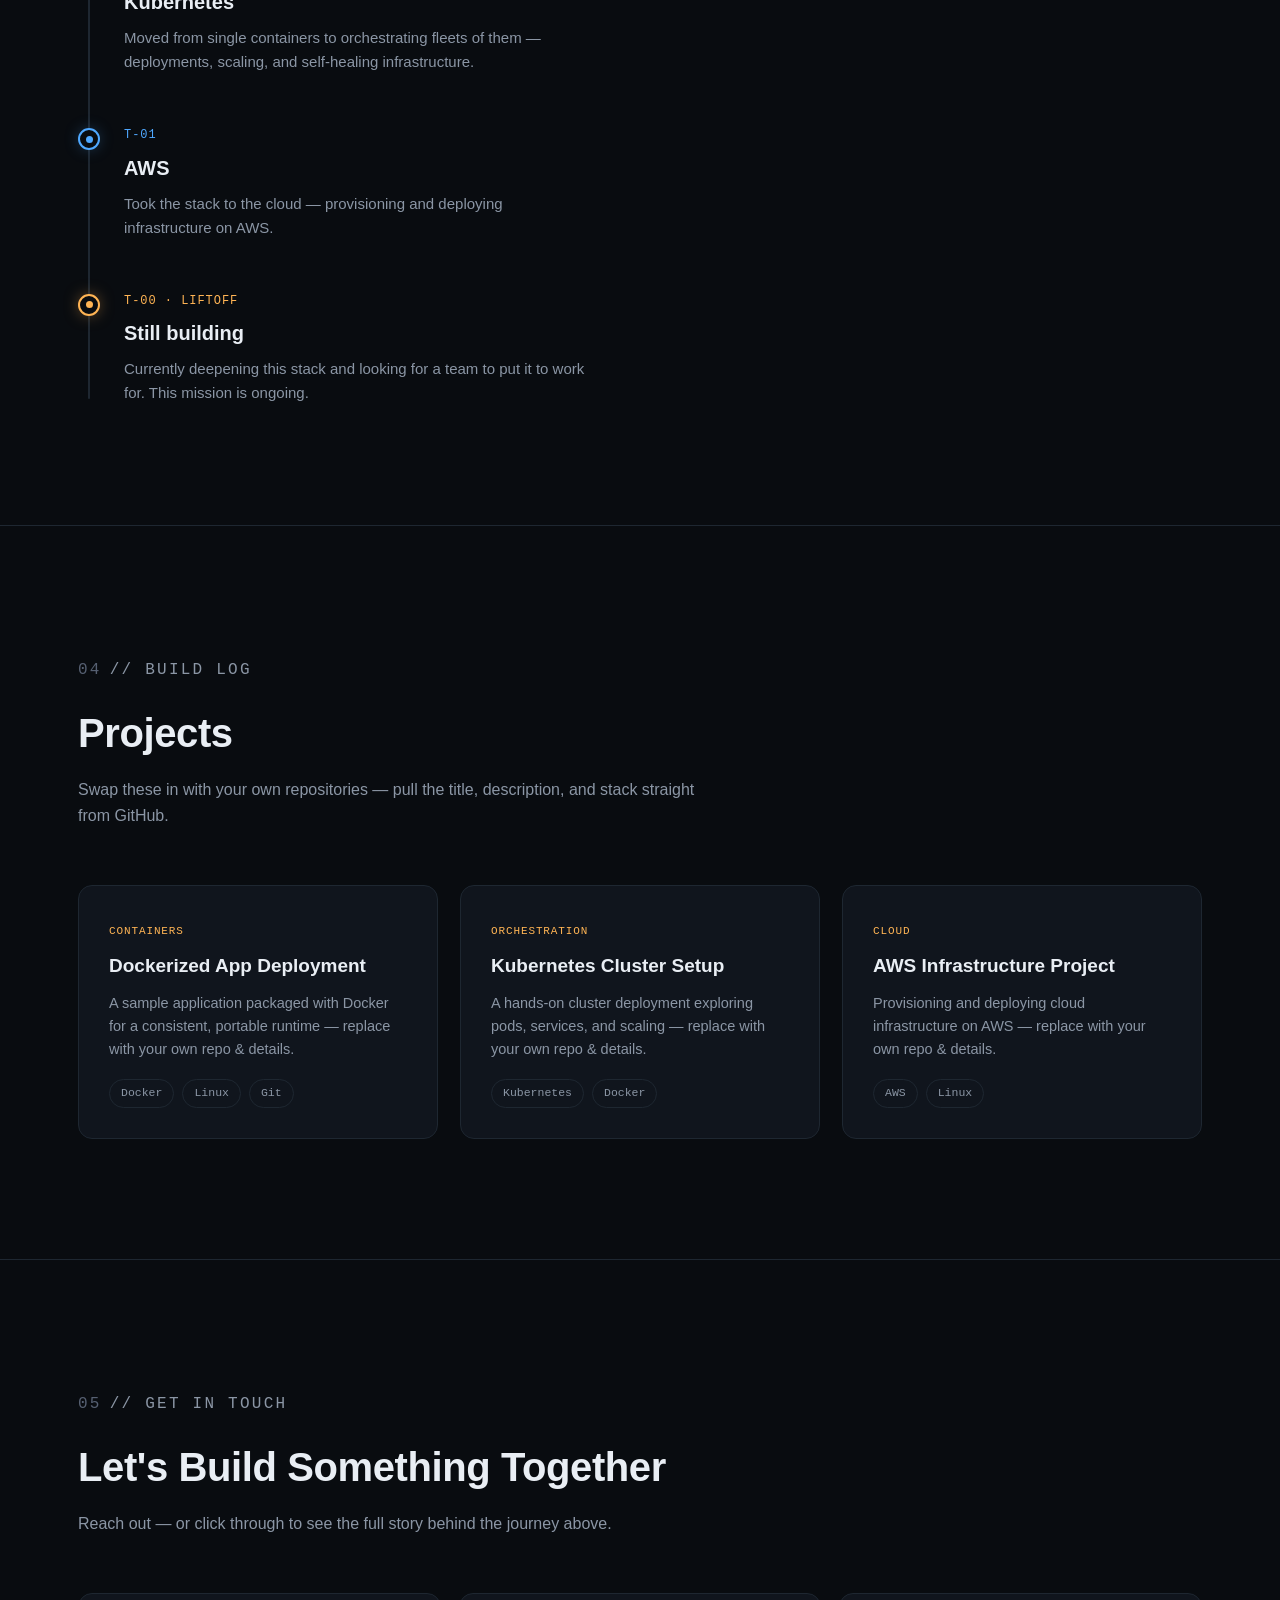
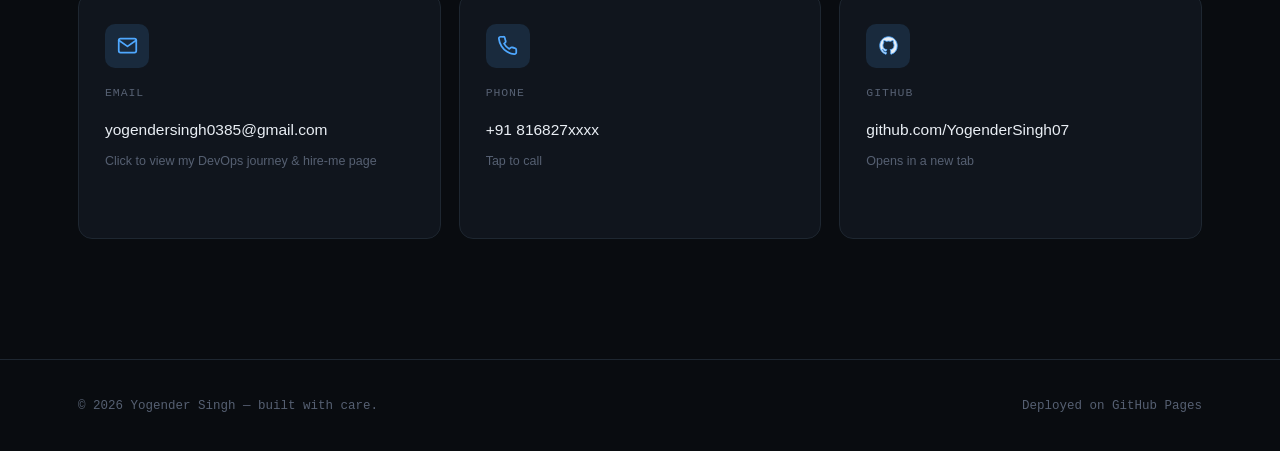
==== commit 3d76a7c9: "Add DOCTYPE declaration to index.html" ====
--- a/index.html
+++ b/index.html
@@ -1,4 +1,5 @@
 <!DOCTYPE html>
+
 <html lang="en">
 <head>
 <meta charset="UTF-8">
--- a/styles.css
+++ b/styles.css
@@ -0,0 +1,850 @@
+/* ===========================================================
+   YOGENDER SINGH — PORTFOLIO
+   Design language: "Mission Control" — SpaceX telemetry meets
+   GitHub's dark developer aesthetic.
+   =========================================================== */
+
+/* ---------- Design tokens ---------- */
+:root {
+  --bg: #090c10;
+  --bg-alt: #0c1118;
+  --surface: #10151d;
+  --surface-hover: #151c26;
+  --border: #1e2731;
+  --border-hover: #2f3d4d;
+
+  --text: #e9eef4;
+  --text-dim: #8b96a5;
+  --text-faint: #566072;
+
+  --blue: #4fa8ff;
+  --blue-soft: rgba(79, 168, 255, 0.14);
+  --blue-glow: rgba(79, 168, 255, 0.35);
+
+  --amber: #ffb454;
+  --amber-soft: rgba(255, 180, 84, 0.14);
+
+  --green: #3fd67a;
+
+  --font-display: 'Space Grotesk', sans-serif;
+  --font-body: 'Inter', sans-serif;
+  --font-mono: 'JetBrains Mono', monospace;
+
+  --max: 1180px;
+  --radius: 14px;
+  --radius-sm: 8px;
+  --ease: cubic-bezier(0.16, 0.84, 0.44, 1);
+}
+
+/* ---------- Reset ---------- */
+* { margin: 0; padding: 0; box-sizing: border-box; }
+
+html { scroll-behavior: smooth; }
+
+body {
+  background: var(--bg);
+  color: var(--text);
+  font-family: var(--font-body);
+  line-height: 1.6;
+  -webkit-font-smoothing: antialiased;
+  overflow-x: hidden;
+}
+
+img, svg { display: block; max-width: 100%; }
+
+a { color: inherit; text-decoration: none; }
+
+ul { list-style: none; }
+
+button { font: inherit; cursor: pointer; background: none; border: none; color: inherit; }
+
+.container {
+  width: 100%;
+  max-width: var(--max);
+  margin: 0 auto;
+  padding: 0 28px;
+}
+
+::selection { background: var(--blue-glow); color: #fff; }
+
+:focus-visible {
+  outline: 2px solid var(--blue);
+  outline-offset: 3px;
+  border-radius: 4px;
+}
+
+/* subtle background grid across the whole page, like a schematic sheet */
+body::before {
+  content: "";
+  position: fixed;
+  inset: 0;
+  background-image:
+    linear-gradient(rgba(255,255,255,0.025) 1px, transparent 1px),
+    linear-gradient(90deg, rgba(255,255,255,0.025) 1px, transparent 1px);
+  background-size: 48px 48px;
+  pointer-events: none;
+  z-index: 0;
+  mask-image: radial-gradient(ellipse 80% 60% at 50% 0%, #000 40%, transparent 90%);
+}
+
+/* ---------- Eyebrow / section labels ---------- */
+.eyebrow {
+  display: inline-flex;
+  align-items: center;
+  gap: 8px;
+  font-family: var(--font-mono);
+  font-size: 12.5px;
+  letter-spacing: 0.14em;
+  text-transform: uppercase;
+  color: var(--blue);
+  margin-bottom: 18px;
+}
+
+.eyebrow .idx { color: var(--text-faint); }
+
+.status-dot {
+  width: 7px;
+  height: 7px;
+  border-radius: 50%;
+  background: var(--green);
+  box-shadow: 0 0 0 0 rgba(63, 214, 122, 0.6);
+  animation: pulse 2.2s var(--ease) infinite;
+  flex-shrink: 0;
+}
+
+@keyframes pulse {
+  0%   { box-shadow: 0 0 0 0 rgba(63, 214, 122, 0.55); }
+  70%  { box-shadow: 0 0 0 8px rgba(63, 214, 122, 0); }
+  100% { box-shadow: 0 0 0 0 rgba(63, 214, 122, 0); }
+}
+
+section { position: relative; z-index: 1; }
+
+.section-head { max-width: 640px; margin-bottom: 56px; }
+
+.section-head h2 {
+  font-family: var(--font-display);
+  font-size: clamp(28px, 4vw, 40px);
+  font-weight: 600;
+  letter-spacing: -0.01em;
+}
+
+.section-head p {
+  color: var(--text-dim);
+  margin-top: 12px;
+  font-size: 16px;
+}
+
+/* ---------- Buttons ---------- */
+.btn {
+  position: relative;
+  display: inline-flex;
+  align-items: center;
+  gap: 8px;
+  padding: 13px 26px;
+  border-radius: 999px;
+  font-family: var(--font-mono);
+  font-size: 14px;
+  font-weight: 500;
+  letter-spacing: 0.02em;
+  transition: transform 0.25s var(--ease), box-shadow 0.25s var(--ease), border-color 0.25s var(--ease), color 0.25s var(--ease);
+  overflow: hidden;
+  isolation: isolate;
+}
+
+.btn-primary {
+  background: var(--blue);
+  color: #061018;
+  box-shadow: 0 0 0 0 rgba(79,168,255,0);
+}
+
+.btn-primary::before {
+  content: "";
+  position: absolute;
+  inset: 0;
+  background: linear-gradient(120deg, transparent, rgba(255,255,255,0.55), transparent);
+  transform: translateX(-120%);
+  transition: transform 0.6s var(--ease);
+  z-index: -1;
+}
+
+.btn-primary:hover {
+  transform: translateY(-3px);
+  box-shadow: 0 8px 26px -6px var(--blue-glow), 0 0 0 1px rgba(79,168,255,0.4);
+}
+
+.btn-primary:hover::before { transform: translateX(120%); }
+
+.btn-secondary {
+  background: transparent;
+  color: var(--text);
+  border: 1px solid var(--border-hover);
+}
+
+.btn-secondary:hover {
+  border-color: var(--blue);
+  color: var(--blue);
+  transform: translateY(-3px);
+  box-shadow: 0 8px 24px -8px rgba(79,168,255,0.25);
+}
+
+.btn-block { width: 100%; justify-content: center; }
+
+/* ---------- Nav ---------- */
+.nav {
+  position: fixed;
+  top: 0; left: 0; right: 0;
+  z-index: 50;
+  padding: 20px 0;
+  transition: padding 0.35s var(--ease), background 0.35s var(--ease), border-color 0.35s var(--ease), backdrop-filter 0.35s var(--ease);
+  border-bottom: 1px solid transparent;
+}
+
+.nav.scrolled {
+  padding: 13px 0;
+  background: rgba(9, 12, 16, 0.72);
+  backdrop-filter: blur(14px) saturate(140%);
+  border-bottom: 1px solid var(--border);
+}
+
+.nav-inner {
+  max-width: var(--max);
+  margin: 0 auto;
+  padding: 0 28px;
+  display: flex;
+  align-items: center;
+  justify-content: space-between;
+}
+
+.logo {
+  display: flex;
+  align-items: center;
+  gap: 10px;
+  font-family: var(--font-mono);
+  font-size: 15px;
+  letter-spacing: 0.02em;
+}
+
+.logo-mark {
+  width: 34px; height: 34px;
+  border: 1px solid var(--border-hover);
+  border-radius: 8px;
+  display: flex; align-items: center; justify-content: center;
+  font-family: var(--font-display);
+  font-weight: 700;
+  font-size: 13px;
+  color: var(--blue);
+  background: var(--surface);
+  transition: box-shadow 0.3s var(--ease), border-color 0.3s var(--ease);
+}
+
+.logo:hover .logo-mark {
+  border-color: var(--blue);
+  box-shadow: 0 0 18px -2px var(--blue-glow);
+}
+
+.nav-links {
+  display: flex;
+  align-items: center;
+  gap: 34px;
+}
+
+.nav-links a:not(.nav-cta) {
+  font-size: 14.5px;
+  color: var(--text-dim);
+  position: relative;
+  transition: color 0.25s var(--ease);
+}
+
+.nav-links a:not(.nav-cta)::after {
+  content: "";
+  position: absolute;
+  left: 0; bottom: -5px;
+  width: 0%; height: 1px;
+  background: var(--blue);
+  transition: width 0.3s var(--ease);
+}
+
+.nav-links a:not(.nav-cta):hover {
+  color: var(--text);
+}
+.nav-links a:not(.nav-cta):hover::after { width: 100%; }
+
+.nav-cta {
+  font-family: var(--font-mono);
+  font-size: 13px;
+  padding: 9px 18px;
+  border-radius: 999px;
+  border: 1px solid var(--border-hover);
+  transition: all 0.25s var(--ease);
+}
+.nav-cta:hover {
+  border-color: var(--blue);
+  color: var(--blue);
+  box-shadow: 0 0 16px -4px var(--blue-glow);
+}
+
+.nav-toggle {
+  display: none;
+  flex-direction: column;
+  gap: 5px;
+  width: 26px;
+  z-index: 60;
+}
+.nav-toggle span {
+  height: 2px;
+  background: var(--text);
+  border-radius: 2px;
+  transition: transform 0.3s var(--ease), opacity 0.3s var(--ease);
+}
+.nav-toggle.open span:nth-child(1) { transform: translateY(7px) rotate(45deg); }
+.nav-toggle.open span:nth-child(2) { opacity: 0; }
+.nav-toggle.open span:nth-child(3) { transform: translateY(-7px) rotate(-45deg); }
+
+/* ---------- Hero ---------- */
+.hero {
+  min-height: 100vh;
+  display: flex;
+  align-items: center;
+  position: relative;
+  padding-top: 90px;
+  overflow: hidden;
+}
+
+.starfield {
+  position: absolute;
+  inset: 0;
+  z-index: 0;
+  pointer-events: none;
+}
+
+.star {
+  position: absolute;
+  background: #fff;
+  border-radius: 50%;
+  animation: twinkle linear infinite;
+}
+
+@keyframes twinkle {
+  0%, 100% { opacity: var(--min-o, 0.15); }
+  50% { opacity: var(--max-o, 0.9); }
+}
+
+.hero-glow {
+  position: absolute;
+  top: -10%;
+  left: 50%;
+  transform: translateX(-50%);
+  width: 900px;
+  height: 900px;
+  background: radial-gradient(circle, rgba(79,168,255,0.16) 0%, rgba(79,168,255,0.05) 35%, transparent 68%);
+  z-index: 0;
+  pointer-events: none;
+}
+
+.orbit-ring {
+  position: absolute;
+  top: 50%; left: 50%;
+  width: 1100px; height: 1100px;
+  transform: translate(-50%, -50%);
+  border: 1px solid rgba(255,255,255,0.06);
+  border-radius: 50%;
+  z-index: 0;
+  pointer-events: none;
+}
+.orbit-ring::after {
+  content: "";
+  position: absolute;
+  top: -3px; left: 50%;
+  width: 6px; height: 6px;
+  background: var(--amber);
+  border-radius: 50%;
+  box-shadow: 0 0 12px 2px var(--amber);
+  animation: orbit 14s linear infinite;
+  transform-origin: 3px 553px;
+}
+@keyframes orbit { from { transform: rotate(0deg) translate(0,0); } to { transform: rotate(360deg) translate(0,0); } }
+
+.hero-content { position: relative; z-index: 2; }
+
+.hero-title {
+  font-family: var(--font-display);
+  font-weight: 700;
+  font-size: clamp(48px, 9vw, 104px);
+  line-height: 0.98;
+  letter-spacing: -0.02em;
+  margin: 18px 0 22px;
+}
+
+.hero-title span {
+  background: linear-gradient(100deg, var(--blue) 10%, #9fd3ff 45%, var(--blue) 80%);
+  -webkit-background-clip: text;
+  background-clip: text;
+  color: transparent;
+}
+
+.hero-subtitle {
+  max-width: 560px;
+  font-size: clamp(16px, 1.6vw, 18.5px);
+  color: var(--text-dim);
+  margin-bottom: 36px;
+}
+
+.hero-actions {
+  display: flex;
+  gap: 16px;
+  flex-wrap: wrap;
+  margin-bottom: 48px;
+}
+
+.hero-links {
+  display: flex;
+  gap: 26px;
+  flex-wrap: wrap;
+}
+
+.icon-link {
+  display: flex;
+  align-items: center;
+  gap: 9px;
+  font-family: var(--font-mono);
+  font-size: 13.5px;
+  color: var(--text-dim);
+  transition: color 0.25s var(--ease), transform 0.25s var(--ease);
+}
+
+.icon-link svg {
+  width: 17px; height: 17px;
+  stroke: currentColor;
+  transition: filter 0.25s var(--ease);
+}
+
+.icon-link:hover {
+  color: var(--blue);
+  transform: translateY(-2px);
+}
+.icon-link:hover svg {
+  filter: drop-shadow(0 0 6px var(--blue-glow));
+}
+
+.scroll-indicator {
+  position: absolute;
+  bottom: 34px;
+  left: 50%;
+  transform: translateX(-50%);
+  width: 22px;
+  height: 36px;
+  border: 1px solid var(--border-hover);
+  border-radius: 12px;
+  z-index: 2;
+}
+.scroll-indicator span {
+  position: absolute;
+  top: 7px; left: 50%;
+  width: 4px; height: 4px;
+  background: var(--blue);
+  border-radius: 50%;
+  transform: translateX(-50%);
+  animation: scrollDown 1.8s var(--ease) infinite;
+}
+@keyframes scrollDown {
+  0% { top: 7px; opacity: 1; }
+  80% { opacity: 0; }
+  100% { top: 20px; opacity: 0; }
+}
+
+/* ---------- Reveal on scroll ---------- */
+.reveal {
+  opacity: 0;
+  transform: translateY(26px);
+  transition: opacity 0.7s var(--ease), transform 0.7s var(--ease);
+}
+.reveal.in-view { opacity: 1; transform: translateY(0); }
+
+/* stagger children */
+.reveal-group > * { opacity: 0; transform: translateY(22px); transition: opacity 0.6s var(--ease), transform 0.6s var(--ease); }
+.reveal-group.in-view > * { opacity: 1; transform: translateY(0); }
+.reveal-group.in-view > *:nth-child(1) { transition-delay: 0.05s; }
+.reveal-group.in-view > *:nth-child(2) { transition-delay: 0.12s; }
+.reveal-group.in-view > *:nth-child(3) { transition-delay: 0.19s; }
+.reveal-group.in-view > *:nth-child(4) { transition-delay: 0.26s; }
+.reveal-group.in-view > *:nth-child(5) { transition-delay: 0.33s; }
+.reveal-group.in-view > *:nth-child(6) { transition-delay: 0.40s; }
+
+/* ---------- Sections spacing ---------- */
+.section { padding: 120px 0; border-top: 1px solid var(--border); }
+
+/* ---------- About ---------- */
+.about-grid {
+  display: grid;
+  grid-template-columns: 1.1fr 0.9fr;
+  gap: 60px;
+  align-items: start;
+}
+
+.about-text p { color: var(--text-dim); font-size: 16.5px; margin-bottom: 18px; max-width: 60ch; }
+.about-text p strong { color: var(--text); font-weight: 600; }
+
+.about-stats {
+  display: grid;
+  grid-template-columns: repeat(2, 1fr);
+  gap: 1px;
+  background: var(--border);
+  border: 1px solid var(--border);
+  border-radius: var(--radius);
+  overflow: hidden;
+}
+
+.stat {
+  background: var(--surface);
+  padding: 26px 22px;
+  transition: background 0.3s var(--ease);
+}
+.stat:hover { background: var(--surface-hover); }
+.stat .num { font-family: var(--font-display); font-size: 26px; color: var(--blue); }
+.stat .label { font-family: var(--font-mono); font-size: 11.5px; text-transform: uppercase; letter-spacing: 0.08em; color: var(--text-faint); margin-top: 6px; }
+
+/* ---------- Skills ---------- */
+.skills-grid {
+  display: grid;
+  grid-template-columns: repeat(auto-fit, minmax(200px, 1fr));
+  gap: 18px;
+}
+
+.skill-card {
+  background: var(--surface);
+  border: 1px solid var(--border);
+  border-radius: var(--radius);
+  padding: 26px 22px;
+  transition: transform 0.35s var(--ease), border-color 0.35s var(--ease), box-shadow 0.35s var(--ease), background 0.35s var(--ease);
+  position: relative;
+  overflow: hidden;
+}
+
+.skill-card::before {
+  content: "";
+  position: absolute;
+  top: 0; left: 0; right: 0;
+  height: 2px;
+  background: linear-gradient(90deg, var(--blue), var(--amber));
+  transform: scaleX(0);
+  transform-origin: left;
+  transition: transform 0.4s var(--ease);
+}
+
+.skill-card:hover {
+  transform: translateY(-8px);
+  border-color: var(--border-hover);
+  background: var(--surface-hover);
+  box-shadow: 0 20px 40px -18px rgba(0,0,0,0.55);
+}
+.skill-card:hover::before { transform: scaleX(1); }
+
+.skill-icon {
+  width: 42px; height: 42px;
+  border-radius: 10px;
+  background: var(--blue-soft);
+  display: flex; align-items: center; justify-content: center;
+  margin-bottom: 18px;
+  transition: transform 0.35s var(--ease), background 0.35s var(--ease);
+}
+.skill-card:hover .skill-icon { transform: scale(1.08) rotate(-4deg); background: rgba(79,168,255,0.22); }
+.skill-icon svg { width: 21px; height: 21px; stroke: var(--blue); }
+
+.skill-card h3 { font-family: var(--font-display); font-size: 17.5px; font-weight: 600; margin-bottom: 8px; }
+.skill-card p { font-size: 13.8px; color: var(--text-dim); }
+
+/* ---------- Journey / Launch sequence (signature element) ---------- */
+.timeline { position: relative; padding-left: 46px; }
+
+.timeline-rail {
+  position: absolute;
+  left: 10px; top: 6px; bottom: 6px;
+  width: 2px;
+  background: var(--border);
+  border-radius: 2px;
+  overflow: hidden;
+}
+.timeline-rail-fill {
+  position: absolute;
+  top: 0; left: 0; right: 0;
+  height: 0%;
+  background: linear-gradient(180deg, var(--blue), var(--amber));
+  transition: height 0.2s linear;
+}
+
+.tl-step {
+  position: relative;
+  padding-bottom: 52px;
+}
+.tl-step:last-child { padding-bottom: 0; }
+
+.tl-dot {
+  position: absolute;
+  left: -46px;
+  top: 2px;
+  width: 22px; height: 22px;
+  border-radius: 50%;
+  background: var(--bg);
+  border: 2px solid var(--border-hover);
+  display: flex; align-items: center; justify-content: center;
+  transition: border-color 0.4s var(--ease), box-shadow 0.4s var(--ease);
+  z-index: 1;
+}
+.tl-dot::after {
+  content: "";
+  width: 7px; height: 7px;
+  border-radius: 50%;
+  background: var(--text-faint);
+  transition: background 0.4s var(--ease);
+}
+.tl-step.in-view .tl-dot { border-color: var(--blue); box-shadow: 0 0 16px -2px var(--blue-glow); }
+.tl-step.in-view .tl-dot::after { background: var(--blue); }
+.tl-step.final.in-view .tl-dot { border-color: var(--amber); box-shadow: 0 0 16px -2px rgba(255,180,84,0.5); }
+.tl-step.final.in-view .tl-dot::after { background: var(--amber); }
+
+.tl-tag {
+  font-family: var(--font-mono);
+  font-size: 12px;
+  color: var(--text-faint);
+  letter-spacing: 0.08em;
+  display: block;
+  margin-bottom: 6px;
+  transition: color 0.4s var(--ease);
+}
+.tl-step.in-view .tl-tag { color: var(--blue); }
+.tl-step.final.in-view .tl-tag { color: var(--amber); }
+
+.tl-step h3 { font-family: var(--font-display); font-size: 20px; margin-bottom: 8px; }
+.tl-step p { color: var(--text-dim); font-size: 15px; max-width: 56ch; }
+
+/* ---------- Projects ---------- */
+.projects-grid {
+  display: grid;
+  grid-template-columns: repeat(auto-fit, minmax(300px, 1fr));
+  gap: 22px;
+}
+
+.project-card {
+  background: var(--surface);
+  border: 1px solid var(--border);
+  border-radius: var(--radius);
+  padding: 30px;
+  transition: transform 0.35s var(--ease), border-color 0.35s var(--ease), box-shadow 0.35s var(--ease);
+}
+.project-card:hover {
+  transform: translateY(-6px);
+  border-color: var(--blue);
+  box-shadow: 0 20px 44px -20px rgba(79,168,255,0.28);
+}
+.project-tag {
+  font-family: var(--font-mono);
+  font-size: 11px;
+  color: var(--amber);
+  text-transform: uppercase;
+  letter-spacing: 0.08em;
+}
+.project-card h3 { font-family: var(--font-display); font-size: 19px; margin: 10px 0 10px; }
+.project-card p { color: var(--text-dim); font-size: 14.5px; margin-bottom: 18px; }
+.project-stack { display: flex; flex-wrap: wrap; gap: 8px; }
+.project-stack span {
+  font-family: var(--font-mono);
+  font-size: 11.5px;
+  color: var(--text-dim);
+  border: 1px solid var(--border);
+  border-radius: 999px;
+  padding: 4px 11px;
+}
+
+/* ---------- Contact ---------- */
+.contact-grid {
+  display: grid;
+  grid-template-columns: repeat(3, 1fr);
+  gap: 18px;
+}
+
+.contact-card {
+  background: var(--surface);
+  border: 1px solid var(--border);
+  border-radius: var(--radius);
+  padding: 30px 26px;
+  transition: transform 0.35s var(--ease), border-color 0.35s var(--ease), box-shadow 0.35s var(--ease);
+  display: flex;
+  flex-direction: column;
+  gap: 16px;
+}
+.contact-card:hover {
+  transform: translateY(-6px);
+  border-color: var(--blue);
+  box-shadow: 0 22px 46px -20px rgba(79,168,255,0.3);
+}
+.contact-icon {
+  width: 44px; height: 44px;
+  border-radius: 10px;
+  background: var(--blue-soft);
+  display: flex; align-items: center; justify-content: center;
+}
+.contact-icon svg { width: 21px; height: 21px; stroke: var(--blue); }
+.contact-card .label { font-family: var(--font-mono); font-size: 11.5px; text-transform: uppercase; letter-spacing: 0.08em; color: var(--text-faint); }
+.contact-card .value { font-size: 15.5px; word-break: break-word; }
+.contact-card .hint { font-size: 12.5px; color: var(--text-faint); margin-top: -8px; }
+.contact-card .arrow { margin-top: auto; font-family: var(--font-mono); font-size: 13px; color: var(--blue); display: flex; align-items: center; gap: 6px; opacity: 0; transform: translateX(-6px); transition: all 0.3s var(--ease); }
+.contact-card:hover .arrow { opacity: 1; transform: translateX(0); }
+
+/* ---------- Footer ---------- */
+footer {
+  border-top: 1px solid var(--border);
+  padding: 36px 0;
+}
+.footer-inner {
+  display: flex;
+  justify-content: space-between;
+  align-items: center;
+  flex-wrap: wrap;
+  gap: 14px;
+  font-family: var(--font-mono);
+  font-size: 12.5px;
+  color: var(--text-faint);
+}
+.footer-inner a { color: var(--text-faint); transition: color 0.25s var(--ease); }
+.footer-inner a:hover { color: var(--blue); }
+
+/* ---------- Hire-me page specific ---------- */
+.hire-hero {
+  padding: 170px 0 90px;
+  border-bottom: 1px solid var(--border);
+  position: relative;
+  overflow: hidden;
+}
+
+.back-link {
+  display: inline-flex;
+  align-items: center;
+  gap: 8px;
+  font-family: var(--font-mono);
+  font-size: 13.5px;
+  color: var(--text-dim);
+  margin-bottom: 30px;
+  transition: color 0.25s var(--ease), transform 0.25s var(--ease);
+}
+.back-link:hover { color: var(--blue); transform: translateX(-4px); }
+
+.hire-hero h1 {
+  font-family: var(--font-display);
+  font-size: clamp(34px, 5.4vw, 58px);
+  font-weight: 600;
+  letter-spacing: -0.01em;
+  max-width: 16ch;
+  margin-bottom: 20px;
+}
+.hire-hero h1 span {
+  background: linear-gradient(100deg, var(--blue), #9fd3ff);
+  -webkit-background-clip: text; background-clip: text; color: transparent;
+}
+.hire-hero p { color: var(--text-dim); font-size: 17px; max-width: 60ch; }
+
+.story-grid { display: flex; flex-direction: column; gap: 0; }
+
+.story-row {
+  display: grid;
+  grid-template-columns: 220px 1fr;
+  gap: 40px;
+  padding: 40px 0;
+  border-bottom: 1px solid var(--border);
+}
+.story-row:last-child { border-bottom: none; }
+
+.story-num {
+  font-family: var(--font-mono);
+  color: var(--text-faint);
+  font-size: 13px;
+}
+.story-row h3 {
+  font-family: var(--font-display);
+  font-size: 15px;
+  color: var(--blue);
+  text-transform: uppercase;
+  letter-spacing: 0.06em;
+  margin-top: 6px;
+}
+.story-row .body h4 {
+  font-family: var(--font-display);
+  font-size: 21px;
+  margin-bottom: 10px;
+}
+.story-row .body p { color: var(--text-dim); font-size: 15.5px; max-width: 62ch; }
+
+.why-grid {
+  display: grid;
+  grid-template-columns: repeat(2, 1fr);
+  gap: 18px;
+}
+.why-card {
+  background: var(--surface);
+  border: 1px solid var(--border);
+  border-radius: var(--radius);
+  padding: 26px;
+  transition: transform 0.3s var(--ease), border-color 0.3s var(--ease);
+}
+.why-card:hover { transform: translateY(-5px); border-color: var(--blue); }
+.why-card h4 { font-family: var(--font-display); font-size: 16.5px; margin-bottom: 8px; }
+.why-card p { color: var(--text-dim); font-size: 14px; }
+
+.cta-panel {
+  background: linear-gradient(135deg, var(--surface), var(--bg-alt));
+  border: 1px solid var(--border);
+  border-radius: 20px;
+  padding: 56px;
+  text-align: center;
+}
+.cta-panel h2 { font-family: var(--font-display); font-size: clamp(24px, 3.4vw, 34px); margin-bottom: 14px; }
+.cta-panel p { color: var(--text-dim); margin-bottom: 30px; }
+.cta-actions { display: flex; gap: 14px; justify-content: center; flex-wrap: wrap; }
+
+/* ---------- Responsive ---------- */
+@media (max-width: 860px) {
+  .about-grid { grid-template-columns: 1fr; gap: 40px; }
+  .contact-grid { grid-template-columns: 1fr; }
+  .story-row { grid-template-columns: 1fr; gap: 10px; }
+  .why-grid { grid-template-columns: 1fr; }
+}
+
+@media (max-width: 720px) {
+  .nav-links {
+    position: fixed;
+    top: 0; right: 0;
+    height: 100vh;
+    width: min(78vw, 320px);
+    background: rgba(9,12,16,0.98);
+    backdrop-filter: blur(14px);
+    border-left: 1px solid var(--border);
+    flex-direction: column;
+    justify-content: center;
+    align-items: flex-start;
+    padding: 40px;
+    gap: 28px;
+    transform: translateX(100%);
+    transition: transform 0.4s var(--ease);
+  }
+  .nav-links.open { transform: translateX(0); }
+  .nav-toggle { display: flex; }
+  .section { padding: 84px 0; }
+  .hero { padding-top: 110px; }
+}
+
+@media (max-width: 520px) {
+  .container { padding: 0 20px; }
+  .hero-actions { flex-direction: column; align-items: stretch; }
+  .cta-panel { padding: 34px 22px; }
+  .cta-actions { flex-direction: column; }
+}
+
+/* ---------- Reduced motion ---------- */
+@media (prefers-reduced-motion: reduce) {
+  *, *::before, *::after {
+    animation-duration: 0.01ms !important;
+    animation-iteration-count: 1 !important;
+    transition-duration: 0.01ms !important;
+    scroll-behavior: auto !important;
+  }
+}
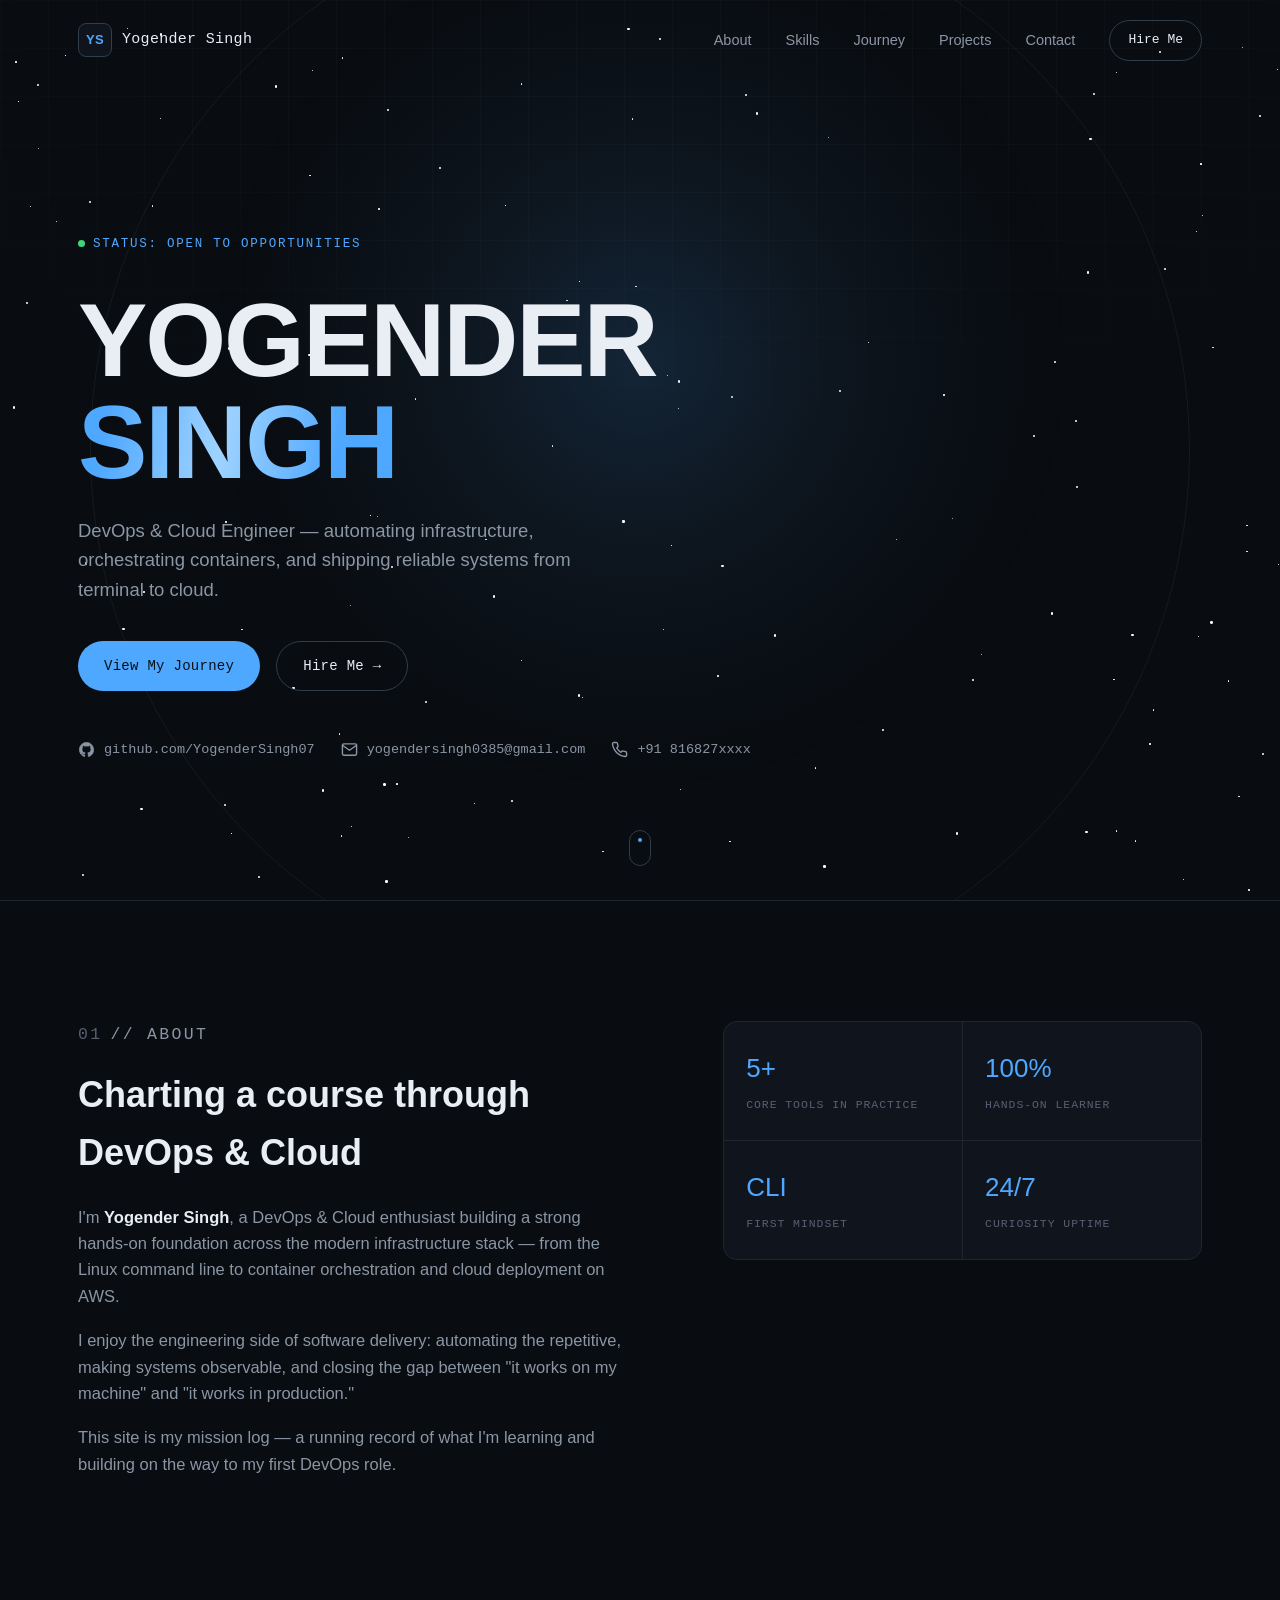
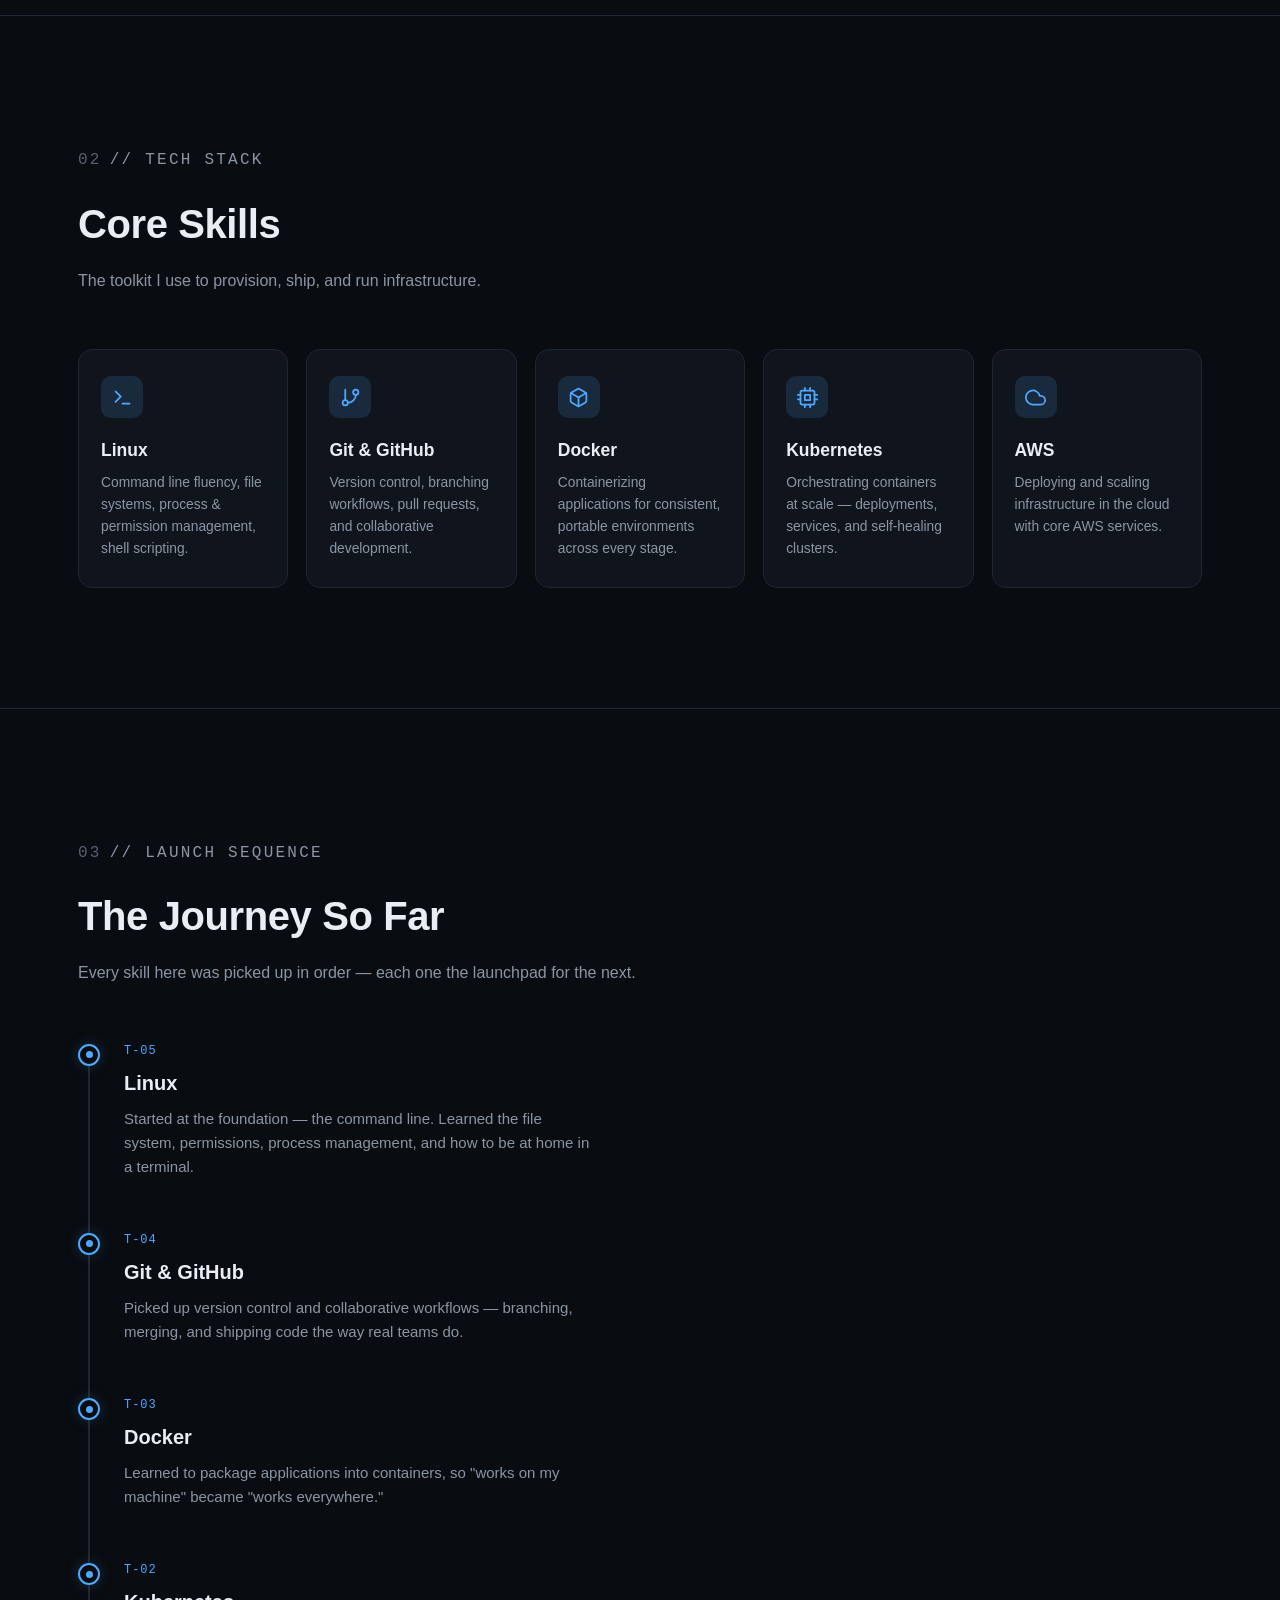
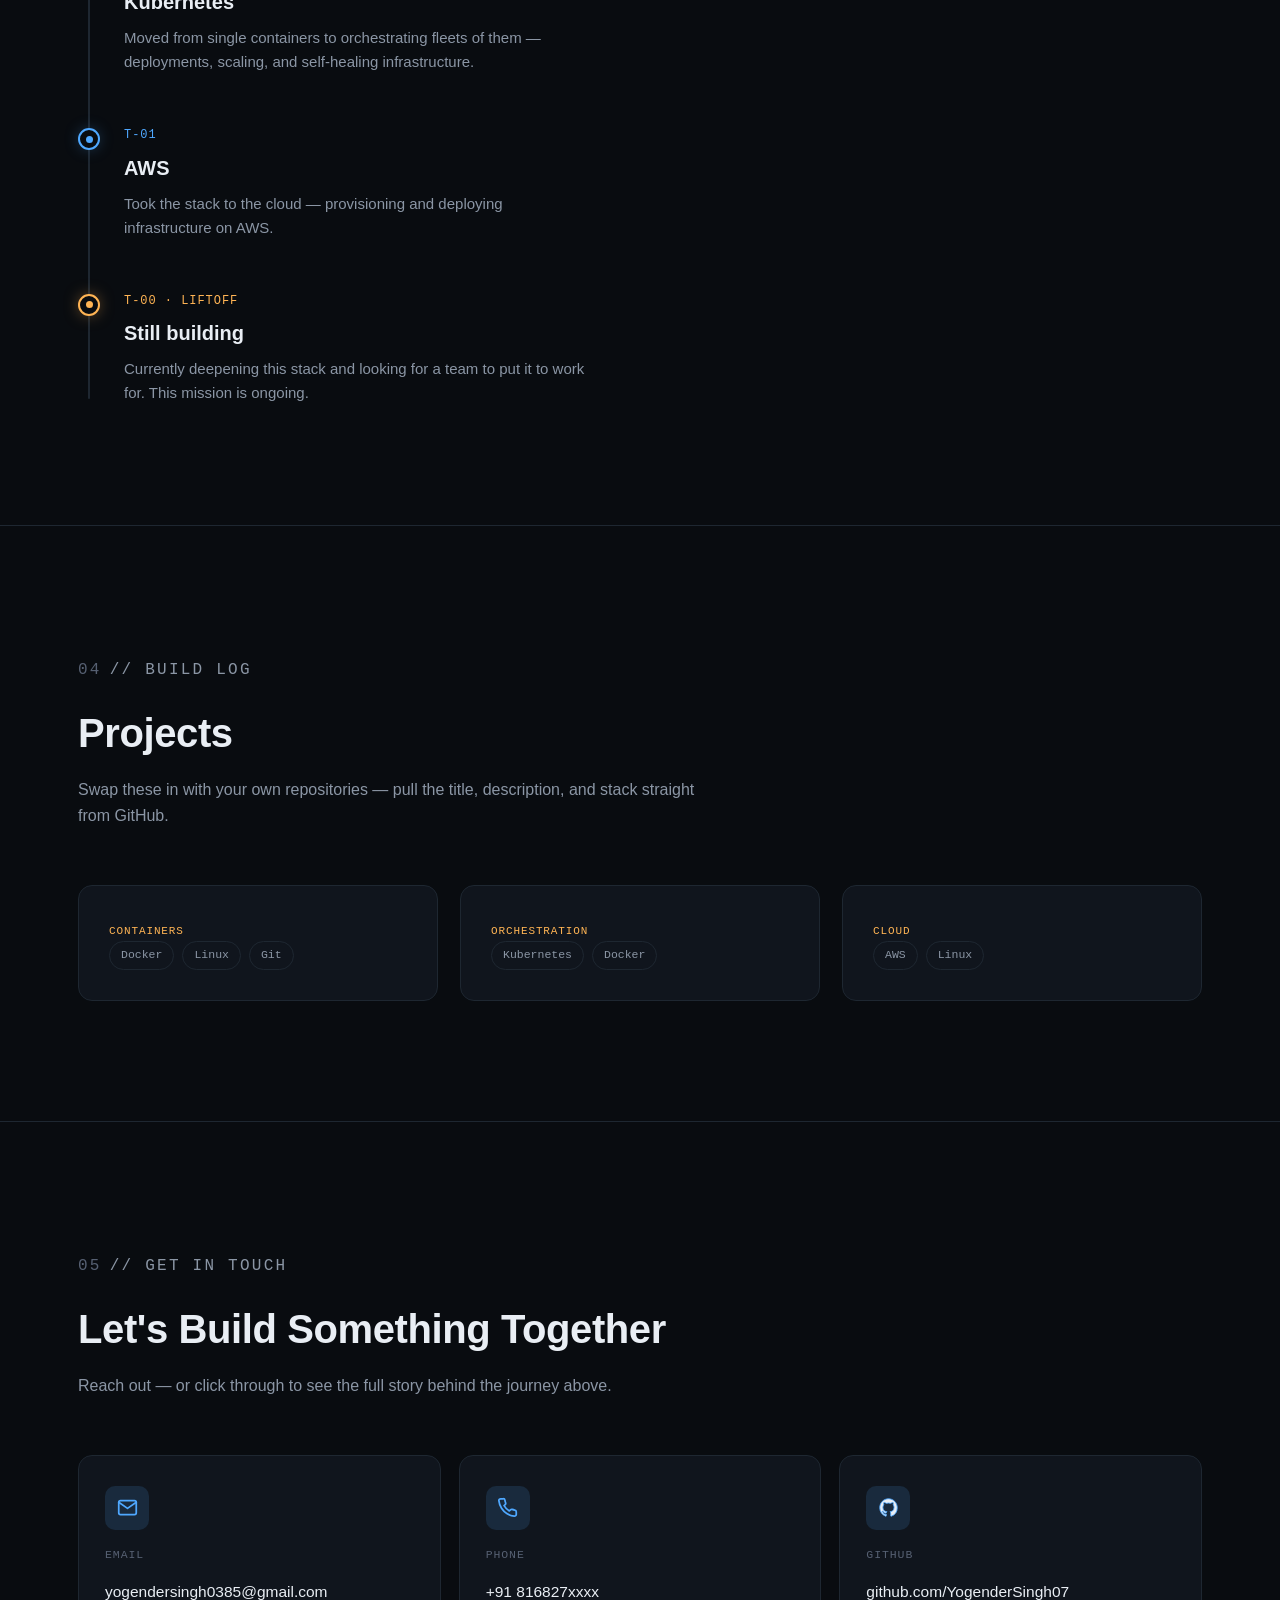
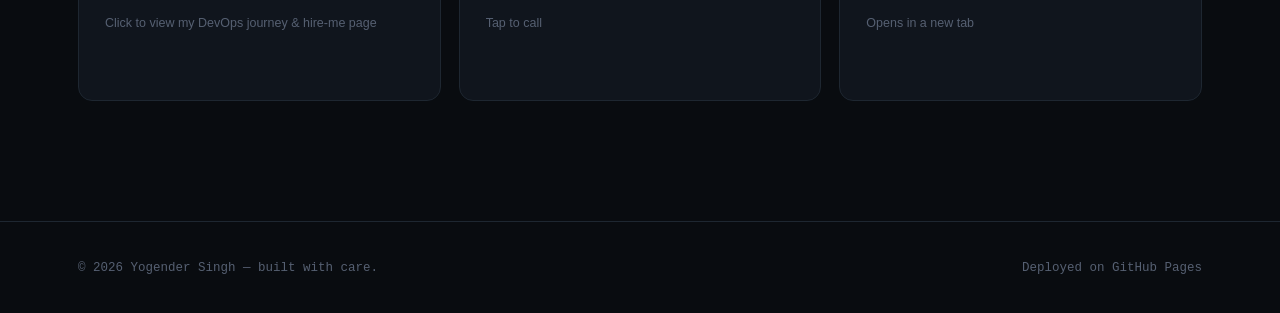
==== commit a1f62531: "Update index.html" ====
--- a/index.html
+++ b/index.html
@@ -190,20 +190,20 @@
     <div class="projects-grid reveal-group">
       <div class="project-card">
         <span class="project-tag">Containers</span>
-        <h3>Dockerized App Deployment</h3>
-        <p>A sample application packaged with Docker for a consistent, portable runtime — replace with your own repo &amp; details.</p>
+        <!-- <h3>Dockerized App Deployment</h3> -->
+        <!-- <p>A sample application packaged with Docker for a consistent, portable runtime — replace with your own repo &amp; details.</p> -->
         <div class="project-stack"><span>Docker</span><span>Linux</span><span>Git</span></div>
       </div>
       <div class="project-card">
         <span class="project-tag">Orchestration</span>
-        <h3>Kubernetes Cluster Setup</h3>
-        <p>A hands-on cluster deployment exploring pods, services, and scaling — replace with your own repo &amp; details.</p>
+        <!-- <h3>Kubernetes Cluster Setup</h3> -->
+        <!-- <p>A hands-on cluster deployment exploring pods, services, and scaling — replace with your own repo &amp; details.</p> -->
         <div class="project-stack"><span>Kubernetes</span><span>Docker</span></div>
       </div>
       <div class="project-card">
         <span class="project-tag">Cloud</span>
-        <h3>AWS Infrastructure Project</h3>
-        <p>Provisioning and deploying cloud infrastructure on AWS — replace with your own repo &amp; details.</p>
+        <!-- <h3>AWS Infrastructure Project</h3> -->
+        <!-- <p>Provisioning and deploying cloud infrastructure on AWS — replace with your own repo &amp; details.</p> -->
         <div class="project-stack"><span>AWS</span><span>Linux</span></div>
       </div>
     </div>
